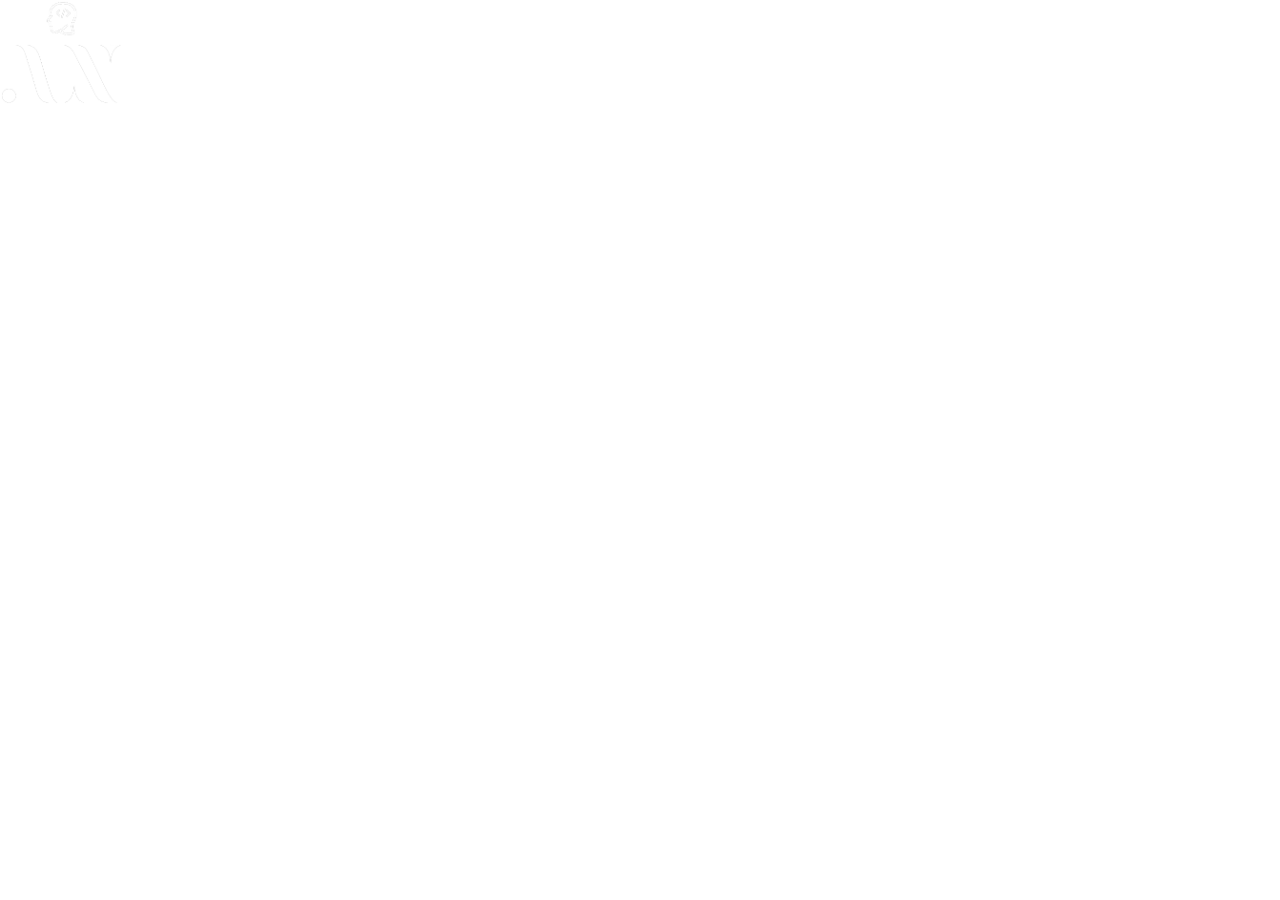
==== index.html @ 9ede977e "setting up new version 1.2 of my portfolio" ====
<!DOCTYPE html>
<html lang="en">
  <head>
    <meta charset="UTF-8" />
    <meta http-equiv="X-UA-Compatible" content="IE=edge,chrome=1" />
    <meta name="viewport" content="width=device-width, initial-scale=1.0" />
    <link rel="preconnect" href="https://fonts.googleapis.com" />
    <link rel="preconnect" href="https://fonts.gstatic.com" crossorigin />
    <link
      href="https://fonts.googleapis.com/css2?family=Merriweather:ital,wght@0,300;0,400;0,700;0,900;1,300;1,400;1,700;1,900&display=swap"
      rel="stylesheet"
    />
    <link rel="stylesheet" href="./CssReset.css" />
    <link rel="stylesheet" href="./Style.css" />
    <title>Portfolio | Sengwayo</title>
  </head>
  <body>
    <img
      src="./images/Logo__2_-removebg-preview.png"
      width="122"
      height="104"
    />
  </body>

  <script type="text/javascript" src="./Script.js"></script>
</html>
---- CssReset.css ----
/*
  1. Use a more-intuitive box-sizing model.
*/
*,
*::before,
*::after {
  box-sizing: border-box;
}
/*
    2. Remove default margin & padding
  */
*,
*::before,
*::after {
  margin: 0;
  padding: 0;
}
/*
    3. Allow percentage-based heights in the application
  */
html,
body {
  height: 100%;
}
/*
    Typographic tweaks!
    4. Add accessible line-height
    5. Improve text rendering
  */
body {
  line-height: 1.5;
  -webkit-font-smoothing: antialiased;
}
/*
    6. Improve media defaults
  */
img,
picture,
video,
canvas,
svg {
  display: block;
  max-width: 100%;
}
/*
    7. Remove built-in form typography styles
  */
input,
button,
textarea,
select {
  font: inherit;
}
/*
    8. Avoid text overflows
  */
p,
h1,
h2,
h3,
h4,
h5,
h6 {
  overflow-wrap: break-word;
}
/*
    9. Create a root stacking context
  */
#root,
#__next {
  isolation: isolate;
}
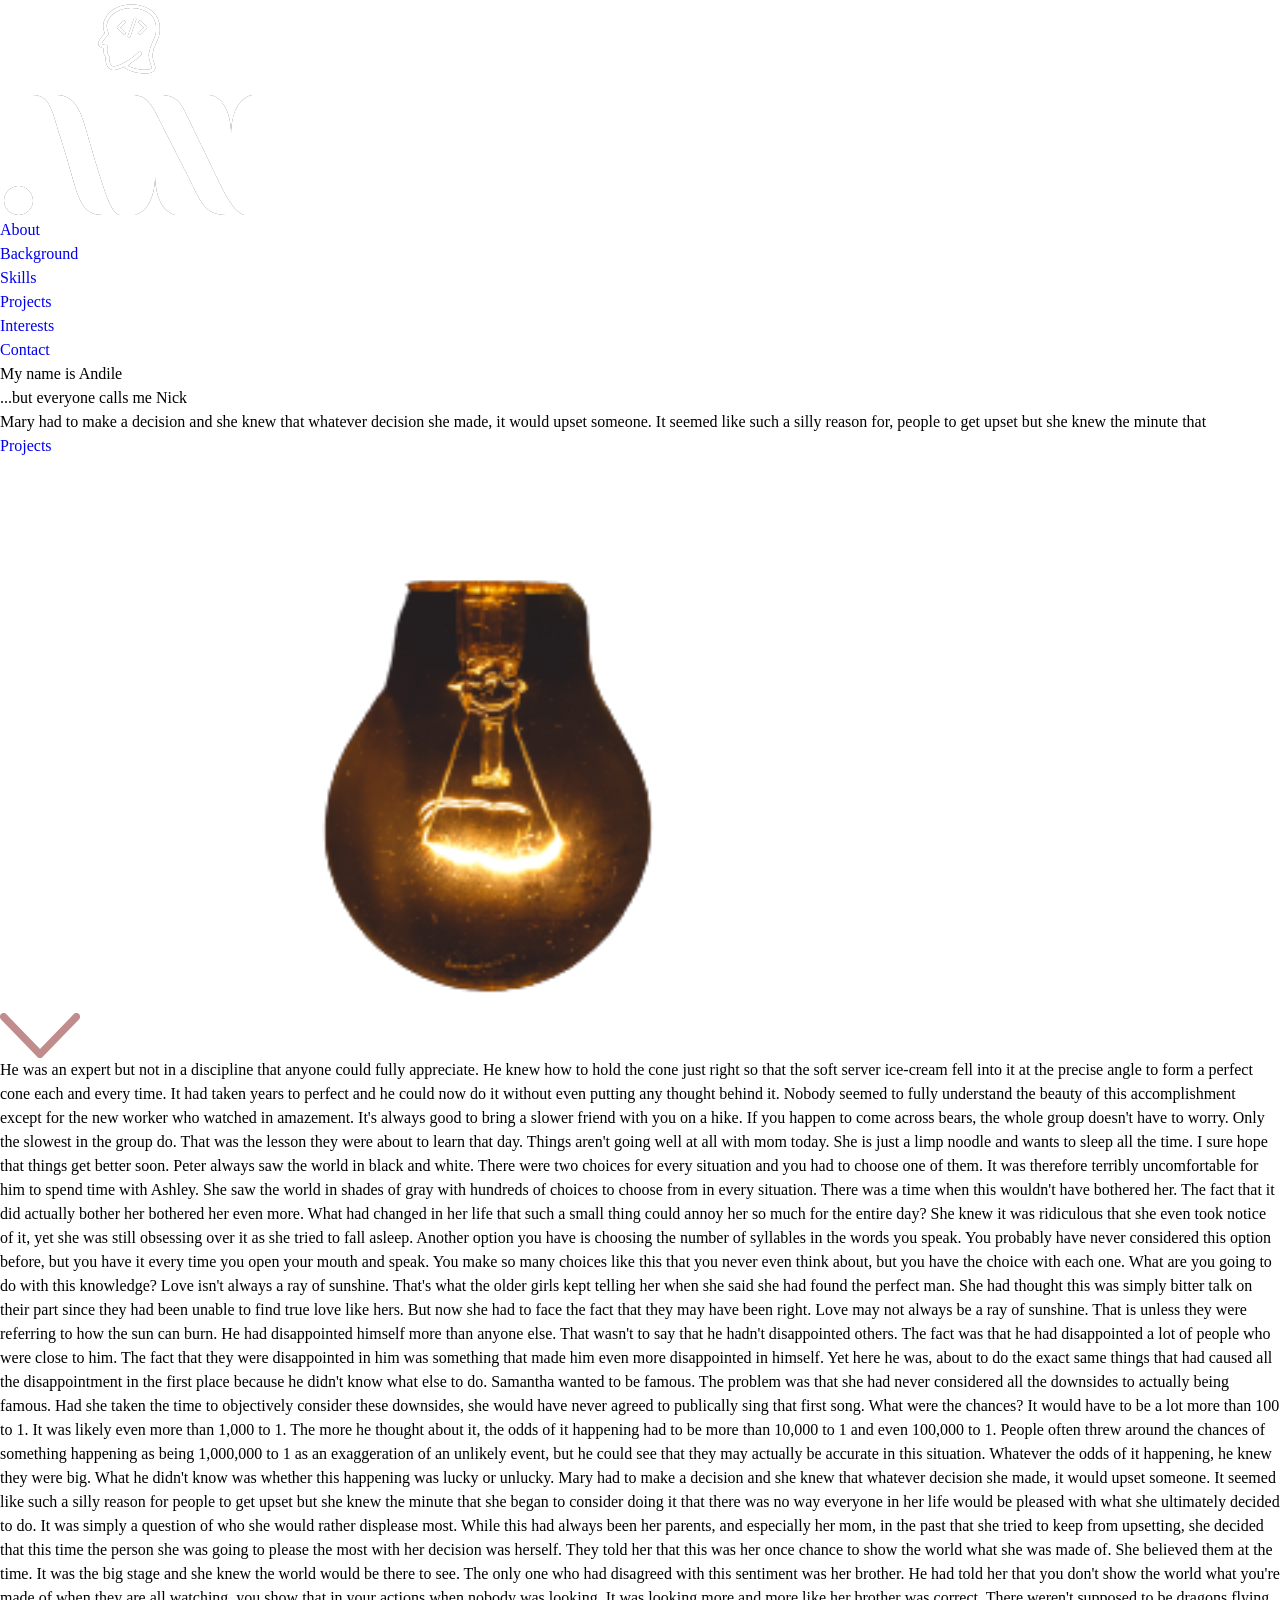
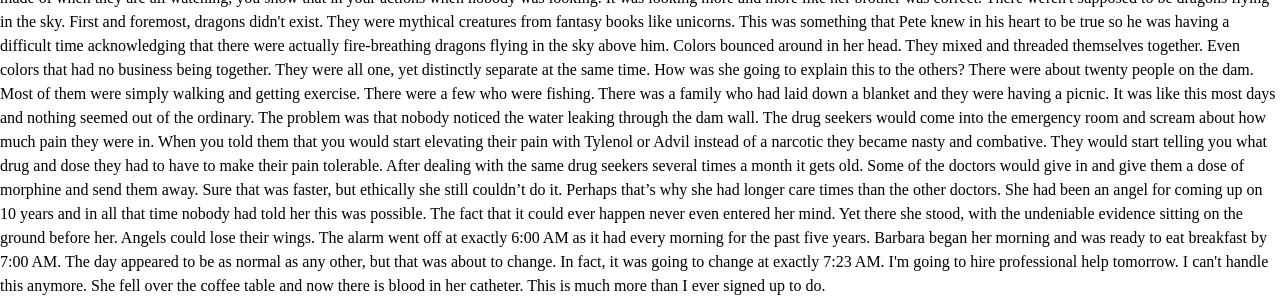
==== commit 46d4f835: "hero and nav sections done" ====
--- a/index.html
+++ b/index.html
@@ -15,11 +15,198 @@
     <title>Portfolio | Sengwayo</title>
   </head>
   <body>
-    <img
-      src="./images/Logo__2_-removebg-preview.png"
-      width="122"
-      height="104"
-    />
+    <section class="container">
+      <header>
+        <nav>
+          <div>
+            <a href="#">
+              <img src="./images/Logo__2_-removebg-preview.png" class="logo"
+            /></a>
+          </div>
+          <div class="menu-bar-container">
+            <span class="menu-bar"></span>
+            <span class="menu-close"></span>
+          </div>
+
+          <ul>
+            <li><a href="#About" class="active-nav-item">About</a></li>
+            <li><a href="#Background">Background</a></li>
+            <li><a href="#Skills">Skills</a></li>
+            <li><a href="#Projects">Projects</a></li>
+            <li><a href="#Interests">Interests</a></li>
+            <li><a href="#contact" class="btn">Contact</a></li>
+          </ul>
+        </nav>
+
+        <section class="hero-section">
+          <div>
+            <div>
+              <p>My name is Andile</p>
+              <span>...but everyone calls me Nick</span>
+            </div>
+            <p>
+              Mary had to make a decision and she knew that whatever decision
+              she made, it would upset someone. It seemed like such a silly
+              reason for, people to get upset but she knew the minute that
+            </p>
+            <a href="#Projects" class="btn">Projects</a>
+          </div>
+
+          <svg
+            xmlns="http://www.w3.org/2000/svg"
+            xmlns:xlink="http://www.w3.org/1999/xlink"
+            width="1088"
+            height="555"
+            viewBox="0 0 1088 555"
+          >
+            <defs>
+              <pattern
+                id="pattern"
+                preserveAspectRatio="xMidYMid slice"
+                width="100%"
+                height="100%"
+                viewBox="0 0 408 612"
+              >
+                <image
+                  width="408"
+                  height="612"
+                  xlink:href="[data-uri]"
+                />
+              </pattern>
+            </defs>
+            <rect
+              id="pexels-rahul-716398-removebg-preview"
+              width="1088"
+              height="555"
+              fill="url(#pattern)"
+            />
+          </svg>
+
+          <a href="#main-content">
+            <svg
+              class="arrow-down"
+              xmlns="http://www.w3.org/2000/svg"
+              width="80"
+              height="45"
+              viewBox="0 0 80 45"
+            >
+              <path
+                id="XMLID_225_"
+                d="M78.935,76.1a3.559,3.559,0,0,0-5.143,0L40,110.947,6.208,76.1a3.559,3.559,0,0,0-5.143,0,3.833,3.833,0,0,0,0,5.3L37.43,118.9a3.559,3.559,0,0,0,5.142,0L78.935,81.4A3.833,3.833,0,0,0,78.935,76.1Z"
+                transform="translate(0 -75)"
+                fill="#c08d8c"
+              />
+            </svg>
+          </a>
+        </section>
+      </header>
+
+      <main id="main-content" class="main-content">
+        <p>
+          He was an expert but not in a discipline that anyone could fully
+          appreciate. He knew how to hold the cone just right so that the soft
+          server ice-cream fell into it at the precise angle to form a perfect
+          cone each and every time. It had taken years to perfect and he could
+          now do it without even putting any thought behind it. Nobody seemed to
+          fully understand the beauty of this accomplishment except for the new
+          worker who watched in amazement. It's always good to bring a slower
+          friend with you on a hike. If you happen to come across bears, the
+          whole group doesn't have to worry. Only the slowest in the group do.
+          That was the lesson they were about to learn that day. Things aren't
+          going well at all with mom today. She is just a limp noodle and wants
+          to sleep all the time. I sure hope that things get better soon. Peter
+          always saw the world in black and white. There were two choices for
+          every situation and you had to choose one of them. It was therefore
+          terribly uncomfortable for him to spend time with Ashley. She saw the
+          world in shades of gray with hundreds of choices to choose from in
+          every situation. There was a time when this wouldn't have bothered
+          her. The fact that it did actually bother her bothered her even more.
+          What had changed in her life that such a small thing could annoy her
+          so much for the entire day? She knew it was ridiculous that she even
+          took notice of it, yet she was still obsessing over it as she tried to
+          fall asleep. Another option you have is choosing the number of
+          syllables in the words you speak. You probably have never considered
+          this option before, but you have it every time you open your mouth and
+          speak. You make so many choices like this that you never even think
+          about, but you have the choice with each one. What are you going to do
+          with this knowledge? Love isn't always a ray of sunshine. That's what
+          the older girls kept telling her when she said she had found the
+          perfect man. She had thought this was simply bitter talk on their part
+          since they had been unable to find true love like hers. But now she
+          had to face the fact that they may have been right. Love may not
+          always be a ray of sunshine. That is unless they were referring to how
+          the sun can burn. He had disappointed himself more than anyone else.
+          That wasn't to say that he hadn't disappointed others. The fact was
+          that he had disappointed a lot of people who were close to him. The
+          fact that they were disappointed in him was something that made him
+          even more disappointed in himself. Yet here he was, about to do the
+          exact same things that had caused all the disappointment in the first
+          place because he didn't know what else to do. Samantha wanted to be
+          famous. The problem was that she had never considered all the
+          downsides to actually being famous. Had she taken the time to
+          objectively consider these downsides, she would have never agreed to
+          publically sing that first song. What were the chances? It would have
+          to be a lot more than 100 to 1. It was likely even more than 1,000 to
+          1. The more he thought about it, the odds of it happening had to be
+          more than 10,000 to 1 and even 100,000 to 1. People often threw around
+          the chances of something happening as being 1,000,000 to 1 as an
+          exaggeration of an unlikely event, but he could see that they may
+          actually be accurate in this situation. Whatever the odds of it
+          happening, he knew they were big. What he didn't know was whether this
+          happening was lucky or unlucky. Mary had to make a decision and she
+          knew that whatever decision she made, it would upset someone. It
+          seemed like such a silly reason for people to get upset but she knew
+          the minute that she began to consider doing it that there was no way
+          everyone in her life would be pleased with what she ultimately decided
+          to do. It was simply a question of who she would rather displease
+          most. While this had always been her parents, and especially her mom,
+          in the past that she tried to keep from upsetting, she decided that
+          this time the person she was going to please the most with her
+          decision was herself. They told her that this was her once chance to
+          show the world what she was made of. She believed them at the time. It
+          was the big stage and she knew the world would be there to see. The
+          only one who had disagreed with this sentiment was her brother. He had
+          told her that you don't show the world what you're made of when they
+          are all watching, you show that in your actions when nobody was
+          looking. It was looking more and more like her brother was correct.
+          There weren't supposed to be dragons flying in the sky. First and
+          foremost, dragons didn't exist. They were mythical creatures from
+          fantasy books like unicorns. This was something that Pete knew in his
+          heart to be true so he was having a difficult time acknowledging that
+          there were actually fire-breathing dragons flying in the sky above
+          him. Colors bounced around in her head. They mixed and threaded
+          themselves together. Even colors that had no business being together.
+          They were all one, yet distinctly separate at the same time. How was
+          she going to explain this to the others? There were about twenty
+          people on the dam. Most of them were simply walking and getting
+          exercise. There were a few who were fishing. There was a family who
+          had laid down a blanket and they were having a picnic. It was like
+          this most days and nothing seemed out of the ordinary. The problem was
+          that nobody noticed the water leaking through the dam wall. The drug
+          seekers would come into the emergency room and scream about how much
+          pain they were in. When you told them that you would start elevating
+          their pain with Tylenol or Advil instead of a narcotic they became
+          nasty and combative. They would start telling you what drug and dose
+          they had to have to make their pain tolerable. After dealing with the
+          same drug seekers several times a month it gets old. Some of the
+          doctors would give in and give them a dose of morphine and send them
+          away. Sure that was faster, but ethically she still couldn’t do it.
+          Perhaps that’s why she had longer care times than the other doctors.
+          She had been an angel for coming up on 10 years and in all that time
+          nobody had told her this was possible. The fact that it could ever
+          happen never even entered her mind. Yet there she stood, with the
+          undeniable evidence sitting on the ground before her. Angels could
+          lose their wings. The alarm went off at exactly 6:00 AM as it had
+          every morning for the past five years. Barbara began her morning and
+          was ready to eat breakfast by 7:00 AM. The day appeared to be as
+          normal as any other, but that was about to change. In fact, it was
+          going to change at exactly 7:23 AM. I'm going to hire professional
+          help tomorrow. I can't handle this anymore. She fell over the coffee
+          table and now there is blood in her catheter. This is much more than I
+          ever signed up to do.
+        </p>
+      </main>
+    </section>
   </body>
 
   <script type="text/javascript" src="./Script.js"></script>
--- a/CssReset.css
+++ b/CssReset.css
@@ -70,3 +70,11 @@
 #__next {
   isolation: isolate;
 }
+
+html {
+  scroll-behavior: smooth;
+}
+
+a {
+  text-decoration: none !important;
+}
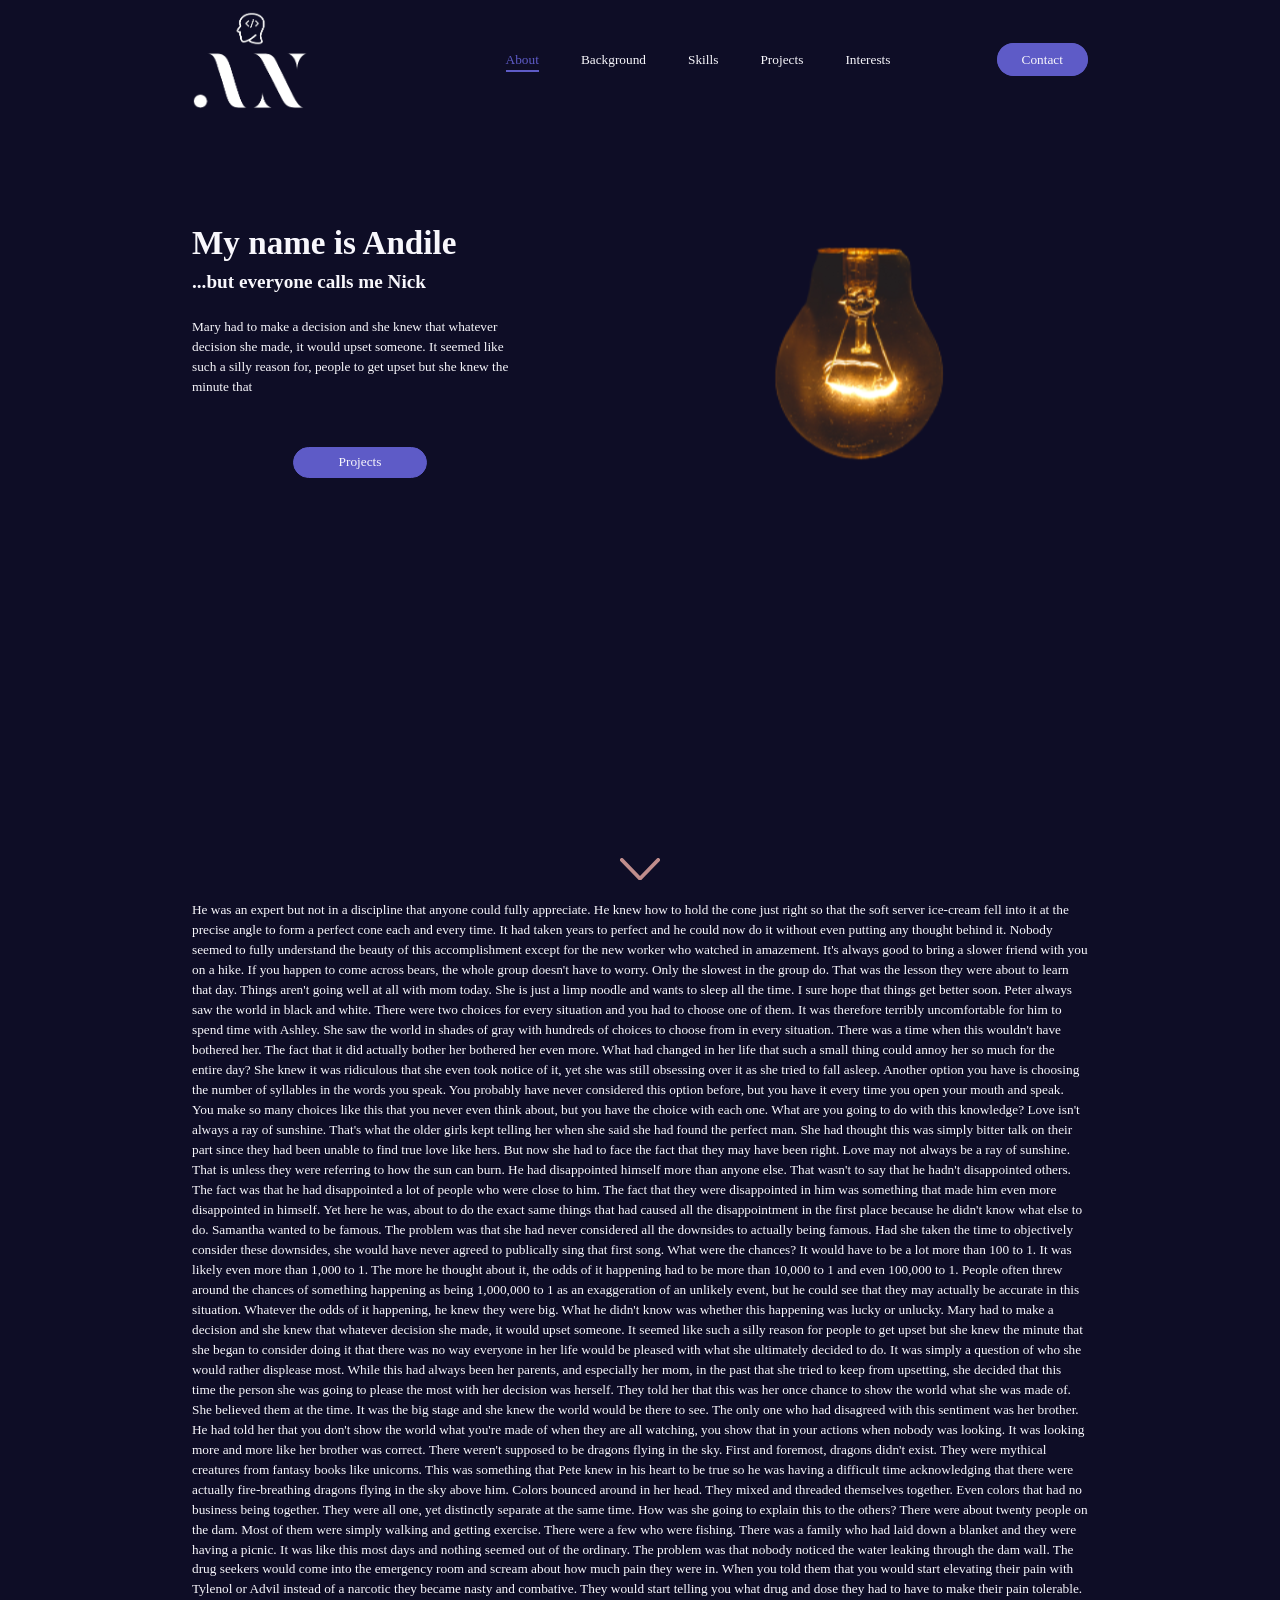
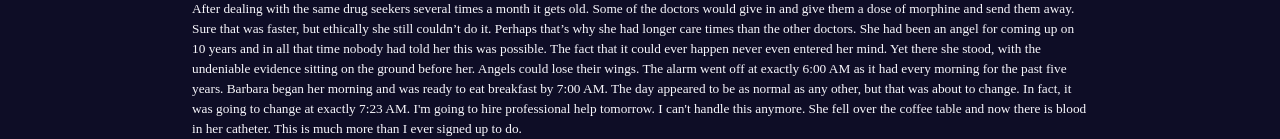
==== commit c7b305fd: "minor fix" ====
--- a/index.html
+++ b/index.html
@@ -11,7 +11,7 @@
       rel="stylesheet"
     />
     <link rel="stylesheet" href="./CssReset.css" />
-    <link rel="stylesheet" href="./Style.css" />
+    <link rel="stylesheet" href="./style.css" />
     <title>Portfolio | Sengwayo</title>
   </head>
   <body>
@@ -209,5 +209,5 @@
     </section>
   </body>
 
-  <script type="text/javascript" src="./Script.js"></script>
+  <script type="text/javascript" src="./script.js"></script>
 </html>
--- a/style.css
+++ b/style.css
@@ -0,0 +1,373 @@
+:root {
+  --clr-primary: 94, 91, 199; /*Button*/
+  --clr-secondary: 248, 247, 252; /*Text*/
+  --clr-accent: 180, 132, 133; /*Some headings*/
+  --clr-background: 14, 13, 38; /*Background*/
+
+  --text-base: 0.833rem;
+  --text-lower-base: 0.694rem;
+  --text-h6: 1rem;
+  --text-h5: 1.2rem;
+  --text-h4: 1.44rem;
+  --text-h3: 1.728rem;
+  --text-h2: 2.074rem;
+  --text-h1: 2.074rem;
+}
+
+body {
+  background-color: rgba(var(--clr-background), 1);
+  font-family: "Merriweather", serif;
+  color: rgba(var(--clr-secondary), 1);
+  font-size: var(--text-base);
+}
+
+.btn {
+  background-color: rgba(var(--clr-primary), 1);
+  color: rgba(var(--clr-secondary), 1);
+  text-decoration: none;
+  width: 100%;
+  height: 100%;
+  border: 1px solid rgba(var(--clr-primary), 1);
+  border-radius: 100px;
+}
+
+.btn:hover {
+  color: rgba(var(--clr-background), 1);
+  background-color: rgba(var(--clr-secondary), 1);
+  border: 1px solid rgba(var(--clr-secondary), 1);
+}
+
+header {
+  width: 100%;
+  height: 100vh;
+}
+
+.logo {
+  width: 80px;
+}
+
+.menu-bar-container {
+  height: 100%;
+  display: flex;
+  align-items: center;
+  justify-content: end;
+  z-index: 1100;
+}
+
+.menu-bar,
+.menu-bar::after,
+.menu-bar::before {
+  display: block;
+  background: rgba(var(--clr-secondary), 1);
+  height: 2.5px;
+}
+
+.menu-close,
+.menu-close::after,
+.menu-close::before {
+  background: rgba(var(--clr-accent), 1);
+  height: 2.5px;
+}
+
+.menu-bar,
+.menu-close {
+  position: relative;
+  width: 25px;
+  rotate: 180deg;
+  margin-top: 14px;
+}
+
+.menu-close {
+  display: none;
+  width: 0px;
+}
+
+.menu-bar::after,
+.menu-bar::before,
+.menu-close::after,
+.menu-close::before {
+  content: "";
+  position: absolute;
+  inset-inline: 0;
+}
+
+.menu-bar::before,
+.menu-close::before {
+  bottom: -14px;
+  width: 30px;
+}
+
+.menu-bar::after {
+  bottom: -7px;
+  width: 20px;
+}
+
+.menu-close::before {
+  rotate: 135deg;
+  top: 0px;
+}
+.menu-close::after {
+  bottom: 0px;
+  width: 30px;
+  rotate: -135deg;
+}
+
+header > nav {
+  width: 100%;
+  height: 100px;
+  padding: 3% 3%;
+  position: fixed;
+  inset-inline: 0;
+  z-index: 999;
+  display: flex;
+  justify-content: space-between;
+  align-items: center;
+  background-color: rgba(var(--clr-background), 1);
+}
+
+header > nav > ul {
+  position: fixed;
+  z-index: 1000;
+  inset: 0;
+  display: none;
+  place-items: center;
+  list-style: none;
+  background: rgba(var(--clr-secondary), 0.1);
+  backdrop-filter: blur(3px);
+}
+
+header > nav > ul > li > a {
+  position: relative;
+  text-decoration: none;
+  color: rgba(var(--clr-secondary), 1);
+}
+
+header > nav > ul > li > a:hover,
+.active-nav-item {
+  color: rgba(var(--clr-primary), 1);
+}
+
+header > nav > ul > li:not(:last-child) > a::after {
+  content: "";
+  position: absolute;
+  inset-inline: 0;
+  bottom: -5px;
+  background: rgba(var(--clr-primary), 1);
+  height: 2px;
+  transform-origin: center;
+  transform: scale(0, 1); /* X, Y */
+}
+
+header > nav > ul > li > a:hover::after,
+header > nav > ul > li > a.active-nav-item::after {
+  transform: scale(1, 1); /* X, Y */
+  transition: transform 250ms ease-in-out 150ms;
+}
+
+header > nav > ul > li:last-child > a {
+  padding: 0.5rem 1.5rem;
+}
+
+.hero-section {
+  width: 100%;
+  height: 100%;
+  padding: 0% 3%;
+  display: grid;
+  place-items: center;
+  grid-template-columns: 1.5fr 1fr;
+  position: relative;
+}
+
+.hero-section > div {
+  width: 100%;
+  display: flex;
+  flex-direction: column;
+  gap: 1.125rem;
+}
+
+.hero-section > div > div {
+  /* Heading */
+  font-size: var(--text-h2);
+  font-weight: 900;
+  line-height: 3rem;
+}
+
+.hero-section > div > div > span {
+  /* Sub-Heading */
+  font-size: var(--text-lower-base);
+}
+
+.hero-section > div > p {
+  /* Paragraph */
+  display: none;
+}
+
+.hero-section > div > a {
+  /* Button - Projects */
+  width: 40%;
+  margin-top: 1rem;
+  margin-inline: auto;
+  text-align: center;
+  padding-top: 0.275rem;
+  padding-bottom: 0.275rem;
+}
+
+.hero-section > svg:not(:last-child) {
+  margin-top: -5rem;
+}
+
+.arrow-down {
+  position: absolute;
+  inset-inline: 0;
+  margin-inline: auto;
+  bottom: 20px;
+  width: 40px;
+  height: 22.5px;
+}
+
+.main-content {
+  width: 100%;
+  padding: 0% 3%;
+}
+
+@media only screen and (min-width: 700px) {
+  .logo {
+    width: 116px;
+    height: 98px;
+  }
+
+  .menu-bar,
+  .menu-bar::after,
+  .menu-bar::before,
+  .menu-close,
+  .menu-close::after,
+  .menu-close::before {
+    display: none;
+  }
+
+  header > nav {
+    /* width: 100%;
+    height: 100px; */
+    padding: 60px 15%;
+    /* position: fixed;
+    inset-inline: 0;
+    z-index: 999;
+    display: flex;
+    justify-content: space-between;
+    align-items: center;
+
+    background-color: rgba(var(--clr-background), 1); */
+  }
+
+  header > nav > ul {
+    position: relative;
+    display: flex;
+    justify-content: space-between;
+    align-items: center;
+    list-style: none;
+    height: 100px;
+    width: 65%;
+    background: none;
+    backdrop-filter: none;
+  }
+
+  header > nav > ul > li > a {
+    /* position: relative;
+    text-decoration: none;
+    color: rgba(var(--clr-secondary), 1); */
+  }
+
+  header > nav > ul > li > a:hover,
+  .active-nav-item {
+    color: rgba(var(--clr-primary), 1);
+  }
+
+  header > nav > ul > li:not(:last-child) > a::after {
+    content: "";
+    position: absolute;
+    inset-inline: 0;
+    bottom: -5px;
+    background: rgba(var(--clr-primary), 1);
+    height: 2px;
+    transform-origin: center;
+    transform: scale(0, 1); /* X, Y */
+  }
+
+  header > nav > ul > li > a:hover::after,
+  header > nav > ul > li > a.active-nav-item::after {
+    /* X, Y */
+    transform: scale(1, 1);
+    transition: transform 250ms ease-in-out 150ms;
+  }
+
+  header > nav > ul > li:last-child {
+    margin-left: 4rem;
+  }
+  /* 
+  header > nav > ul > li:last-child > a {
+    padding: 0.5rem 1.5rem;
+  } */
+
+  .hero-section {
+    width: 70%;
+    height: 100%;
+    margin-inline: auto;
+    padding: 0;
+    display: grid;
+    place-items: center;
+    grid-template-columns: 1.2fr 2fr;
+    position: relative;
+  }
+
+  .hero-section > div {
+    width: 100%;
+    display: flex;
+    flex-direction: column;
+    gap: 1.125rem;
+  }
+
+  .hero-section > div > div {
+    /* Heading */
+    font-size: var(--text-h1);
+    font-weight: 900;
+    line-height: 2.125rem;
+  }
+
+  .hero-section > div > div > span {
+    /* Sub-Heading */
+    font-size: var(--text-h5);
+  }
+
+  .hero-section > div > p {
+    /* Paragraph */
+    display: block;
+  }
+
+  .hero-section > div > a {
+    /* Button - Projects */
+    width: 40%;
+    margin-top: 2rem;
+    margin-inline: auto;
+    text-align: center;
+    padding-top: 0.275rem;
+    padding-bottom: 0.275rem;
+  }
+
+  .hero-section > svg:not(:last-child) {
+    margin-left: 10rem;
+    margin-top: -3rem;
+  }
+
+  .arrow-down {
+    position: absolute;
+    bottom: 20px;
+    width: 40px;
+    height: 22.5px;
+  }
+
+  .main-content {
+    width: 70%;
+    margin-inline: auto;
+    padding: 0;
+  }
+}
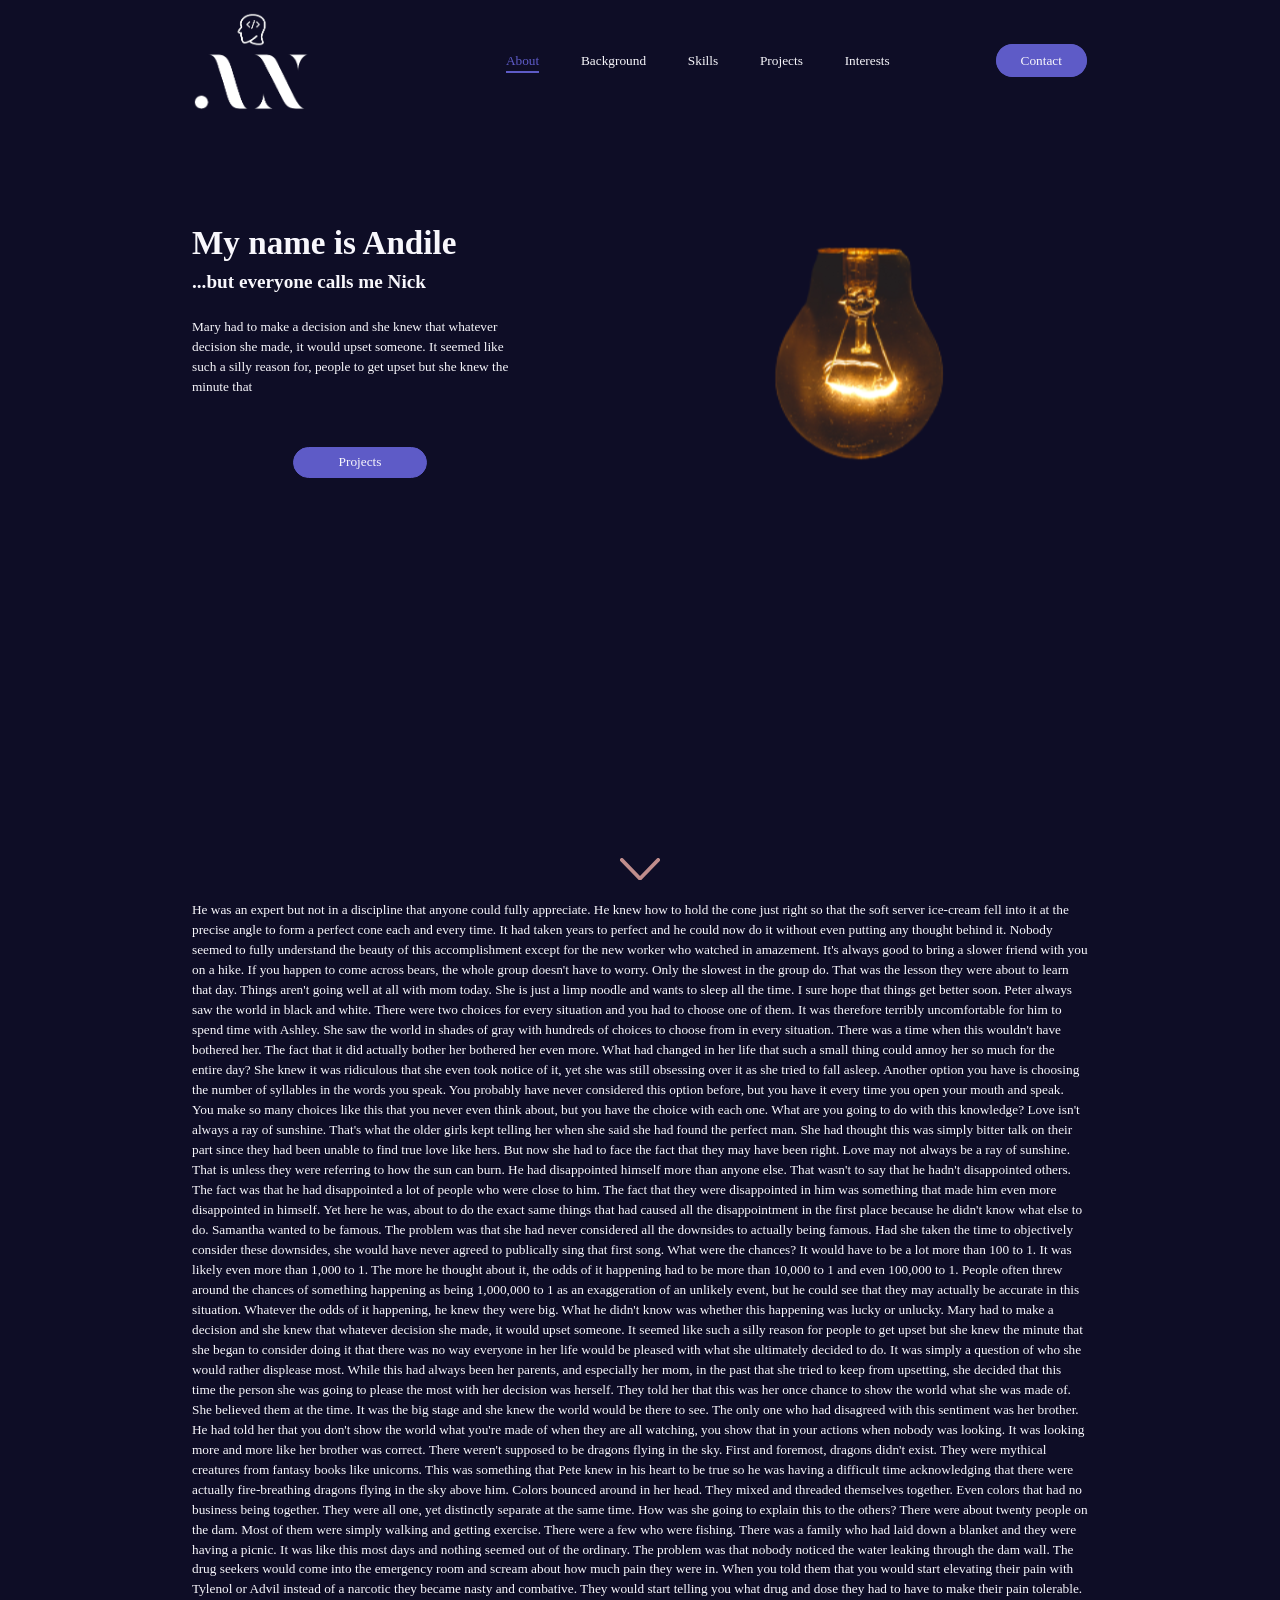
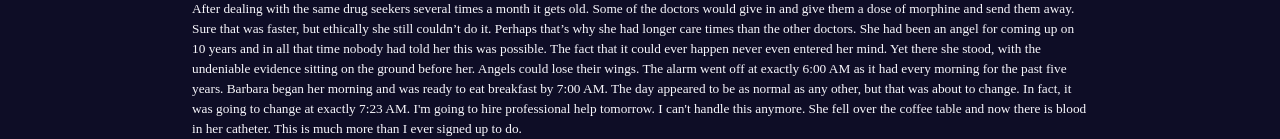
==== commit ef5e3e95: "minor fix" ====
--- a/index.html
+++ b/index.html
@@ -209,5 +209,5 @@
     </section>
   </body>
 
-  <script type="text/javascript" src="./script.js"></script>
+  <script type="text/javascript" src="./Script.js"></script>
 </html>
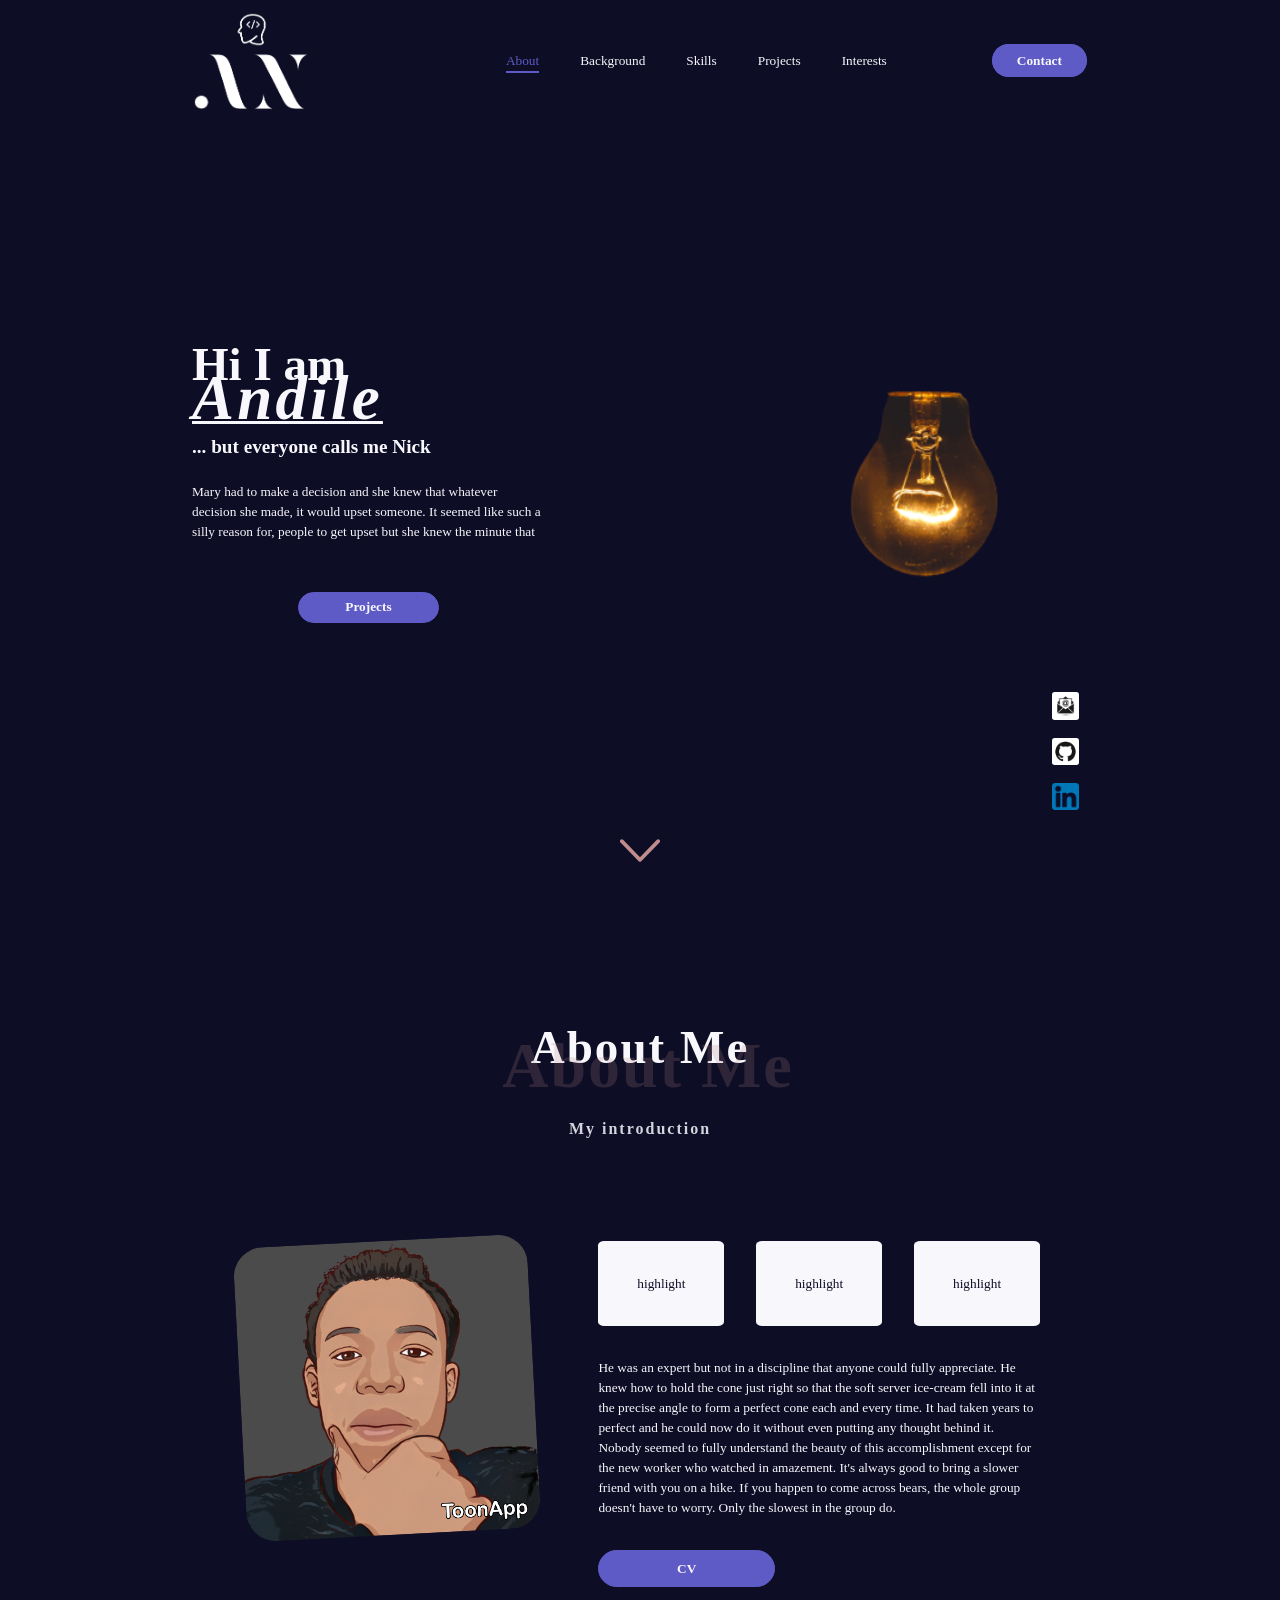
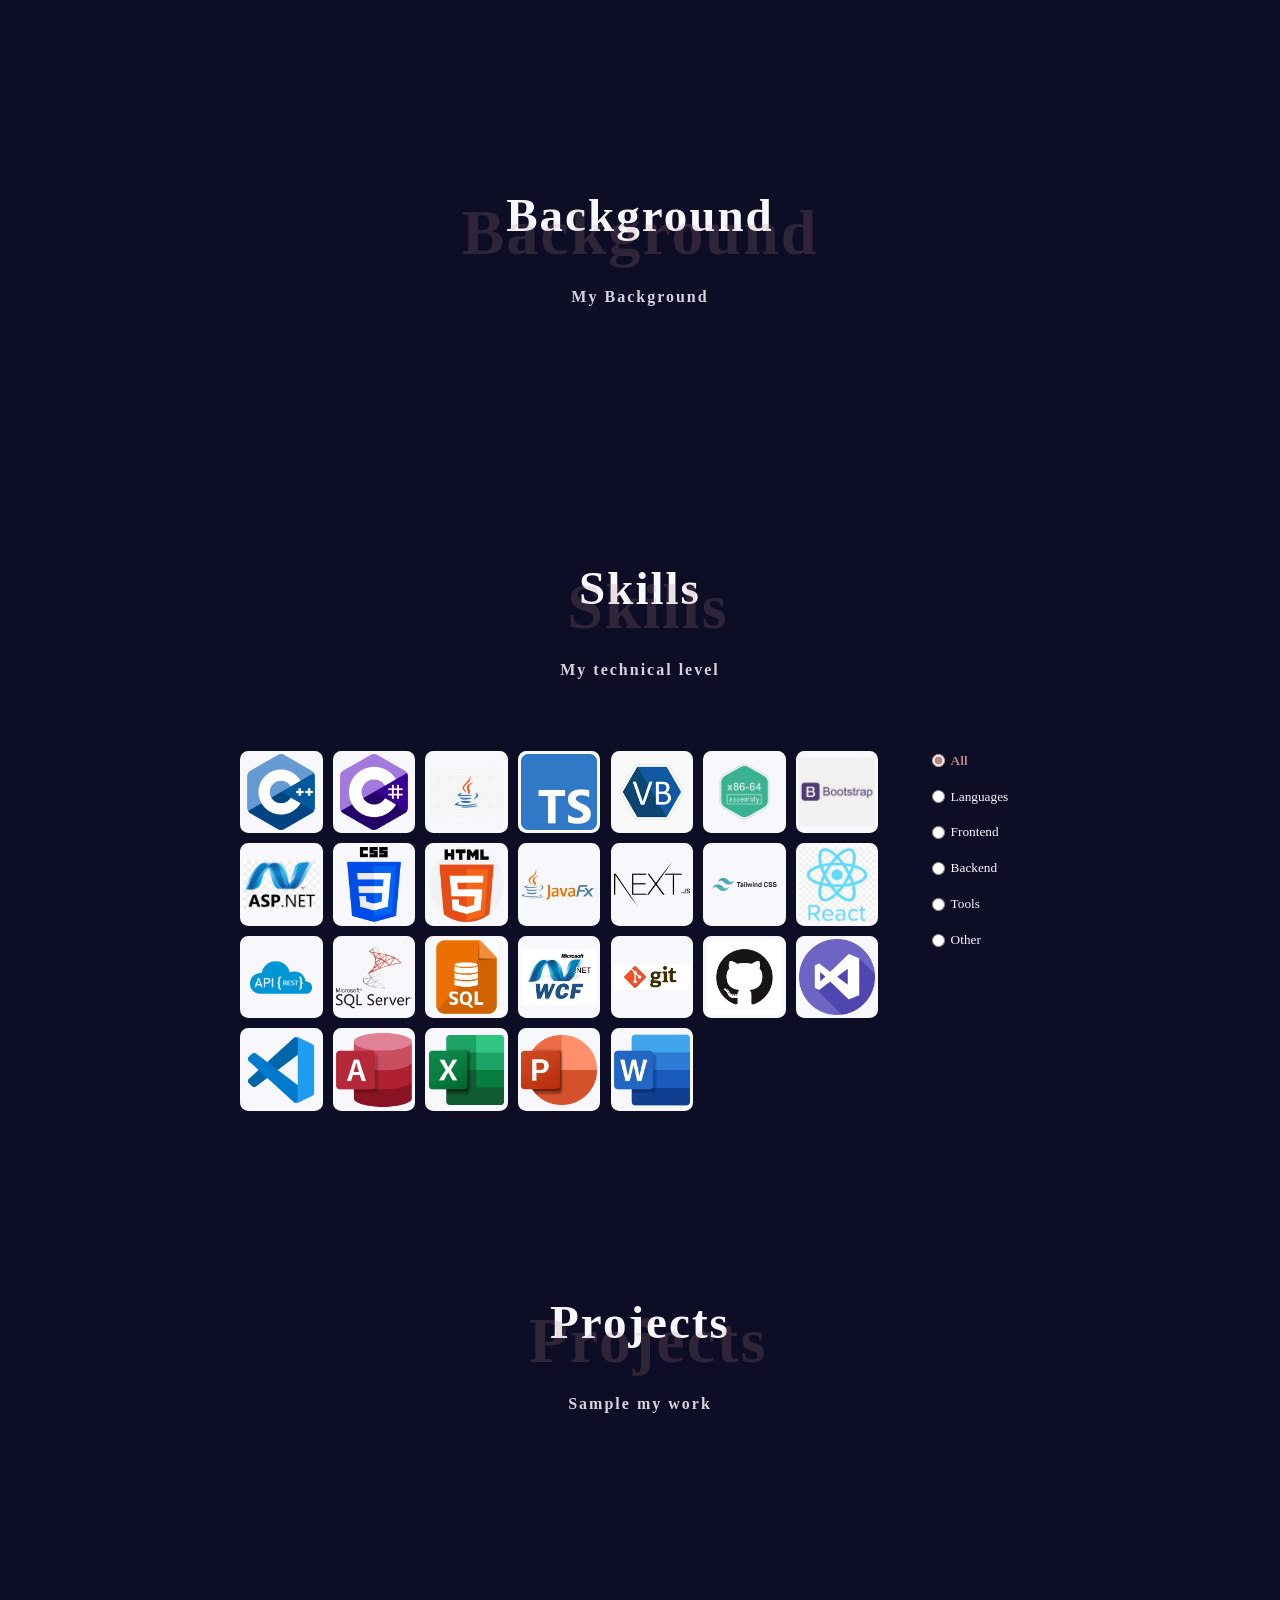
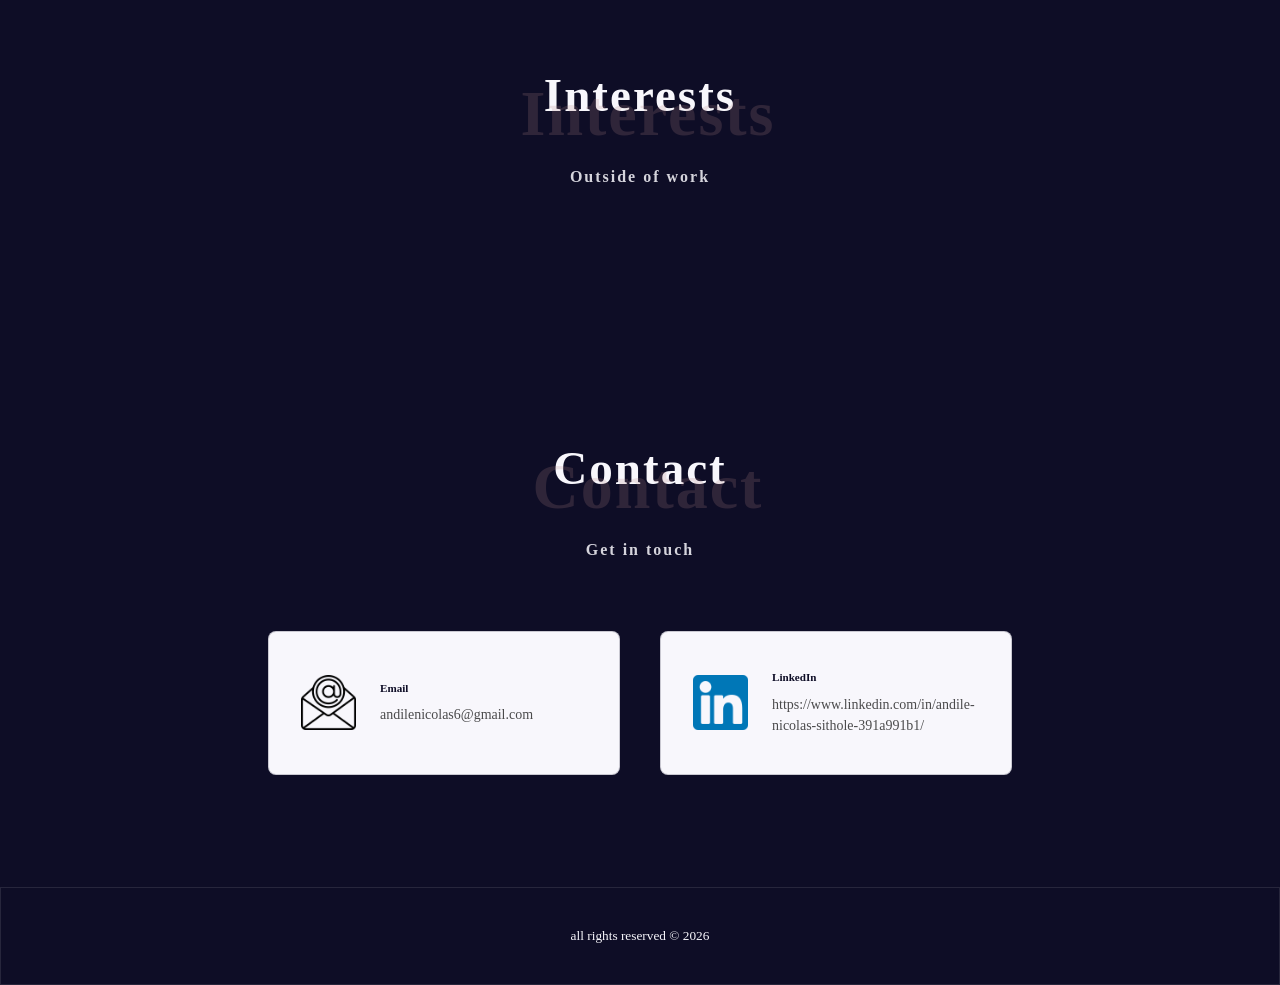
==== commit 1ca3b998: "update" ====
--- a/index.html
+++ b/index.html
@@ -34,15 +34,15 @@
             <li><a href="#Skills">Skills</a></li>
             <li><a href="#Projects">Projects</a></li>
             <li><a href="#Interests">Interests</a></li>
-            <li><a href="#contact" class="btn">Contact</a></li>
+            <li><a href="#Contact" class="btn">Contact</a></li>
           </ul>
         </nav>
 
         <section class="hero-section">
           <div>
             <div>
-              <p>My name is Andile</p>
-              <span>...but everyone calls me Nick</span>
+              <p>Hi I am <span>Andile</span></p>
+              <span>... but everyone calls me Nick</span>
             </div>
             <p>
               Mary had to make a decision and she knew that whatever decision
@@ -82,9 +82,28 @@
             />
           </svg>
 
-          <a href="#main-content">
+          <div class="Social-links-container">
+            <div>
+              <a href="mailto:andilenicolas6@gmail.com">
+                <img src="./images/Social Icons/email 1.jpg"
+              /></a>
+            </div>
+            <div>
+              <a href="https://github.com/andilenicolas">
+                <img src="./images/Social Icons/github.png"
+              /></a>
+            </div>
+            <div>
+              <a
+                href="https://www.linkedin.com/in/andile-nicolas-sithole-391a991b1/"
+              >
+                <img src="./images/Social Icons/linkedin.png" />
+              </a>
+            </div>
+          </div>
+
+          <a class="arrow-down" href="#main-content">
             <svg
-              class="arrow-down"
               xmlns="http://www.w3.org/2000/svg"
               width="80"
               height="45"
@@ -102,110 +121,392 @@
       </header>
 
       <main id="main-content" class="main-content">
-        <p>
-          He was an expert but not in a discipline that anyone could fully
-          appreciate. He knew how to hold the cone just right so that the soft
-          server ice-cream fell into it at the precise angle to form a perfect
-          cone each and every time. It had taken years to perfect and he could
-          now do it without even putting any thought behind it. Nobody seemed to
-          fully understand the beauty of this accomplishment except for the new
-          worker who watched in amazement. It's always good to bring a slower
-          friend with you on a hike. If you happen to come across bears, the
-          whole group doesn't have to worry. Only the slowest in the group do.
-          That was the lesson they were about to learn that day. Things aren't
-          going well at all with mom today. She is just a limp noodle and wants
-          to sleep all the time. I sure hope that things get better soon. Peter
-          always saw the world in black and white. There were two choices for
-          every situation and you had to choose one of them. It was therefore
-          terribly uncomfortable for him to spend time with Ashley. She saw the
-          world in shades of gray with hundreds of choices to choose from in
-          every situation. There was a time when this wouldn't have bothered
-          her. The fact that it did actually bother her bothered her even more.
-          What had changed in her life that such a small thing could annoy her
-          so much for the entire day? She knew it was ridiculous that she even
-          took notice of it, yet she was still obsessing over it as she tried to
-          fall asleep. Another option you have is choosing the number of
-          syllables in the words you speak. You probably have never considered
-          this option before, but you have it every time you open your mouth and
-          speak. You make so many choices like this that you never even think
-          about, but you have the choice with each one. What are you going to do
-          with this knowledge? Love isn't always a ray of sunshine. That's what
-          the older girls kept telling her when she said she had found the
-          perfect man. She had thought this was simply bitter talk on their part
-          since they had been unable to find true love like hers. But now she
-          had to face the fact that they may have been right. Love may not
-          always be a ray of sunshine. That is unless they were referring to how
-          the sun can burn. He had disappointed himself more than anyone else.
-          That wasn't to say that he hadn't disappointed others. The fact was
-          that he had disappointed a lot of people who were close to him. The
-          fact that they were disappointed in him was something that made him
-          even more disappointed in himself. Yet here he was, about to do the
-          exact same things that had caused all the disappointment in the first
-          place because he didn't know what else to do. Samantha wanted to be
-          famous. The problem was that she had never considered all the
-          downsides to actually being famous. Had she taken the time to
-          objectively consider these downsides, she would have never agreed to
-          publically sing that first song. What were the chances? It would have
-          to be a lot more than 100 to 1. It was likely even more than 1,000 to
-          1. The more he thought about it, the odds of it happening had to be
-          more than 10,000 to 1 and even 100,000 to 1. People often threw around
-          the chances of something happening as being 1,000,000 to 1 as an
-          exaggeration of an unlikely event, but he could see that they may
-          actually be accurate in this situation. Whatever the odds of it
-          happening, he knew they were big. What he didn't know was whether this
-          happening was lucky or unlucky. Mary had to make a decision and she
-          knew that whatever decision she made, it would upset someone. It
-          seemed like such a silly reason for people to get upset but she knew
-          the minute that she began to consider doing it that there was no way
-          everyone in her life would be pleased with what she ultimately decided
-          to do. It was simply a question of who she would rather displease
-          most. While this had always been her parents, and especially her mom,
-          in the past that she tried to keep from upsetting, she decided that
-          this time the person she was going to please the most with her
-          decision was herself. They told her that this was her once chance to
-          show the world what she was made of. She believed them at the time. It
-          was the big stage and she knew the world would be there to see. The
-          only one who had disagreed with this sentiment was her brother. He had
-          told her that you don't show the world what you're made of when they
-          are all watching, you show that in your actions when nobody was
-          looking. It was looking more and more like her brother was correct.
-          There weren't supposed to be dragons flying in the sky. First and
-          foremost, dragons didn't exist. They were mythical creatures from
-          fantasy books like unicorns. This was something that Pete knew in his
-          heart to be true so he was having a difficult time acknowledging that
-          there were actually fire-breathing dragons flying in the sky above
-          him. Colors bounced around in her head. They mixed and threaded
-          themselves together. Even colors that had no business being together.
-          They were all one, yet distinctly separate at the same time. How was
-          she going to explain this to the others? There were about twenty
-          people on the dam. Most of them were simply walking and getting
-          exercise. There were a few who were fishing. There was a family who
-          had laid down a blanket and they were having a picnic. It was like
-          this most days and nothing seemed out of the ordinary. The problem was
-          that nobody noticed the water leaking through the dam wall. The drug
-          seekers would come into the emergency room and scream about how much
-          pain they were in. When you told them that you would start elevating
-          their pain with Tylenol or Advil instead of a narcotic they became
-          nasty and combative. They would start telling you what drug and dose
-          they had to have to make their pain tolerable. After dealing with the
-          same drug seekers several times a month it gets old. Some of the
-          doctors would give in and give them a dose of morphine and send them
-          away. Sure that was faster, but ethically she still couldn’t do it.
-          Perhaps that’s why she had longer care times than the other doctors.
-          She had been an angel for coming up on 10 years and in all that time
-          nobody had told her this was possible. The fact that it could ever
-          happen never even entered her mind. Yet there she stood, with the
-          undeniable evidence sitting on the ground before her. Angels could
-          lose their wings. The alarm went off at exactly 6:00 AM as it had
-          every morning for the past five years. Barbara began her morning and
-          was ready to eat breakfast by 7:00 AM. The day appeared to be as
-          normal as any other, but that was about to change. In fact, it was
-          going to change at exactly 7:23 AM. I'm going to hire professional
-          help tomorrow. I can't handle this anymore. She fell over the coffee
-          table and now there is blood in her catheter. This is much more than I
-          ever signed up to do.
-        </p>
+        <!-- About -->
+        <section id="About" class="about-section">
+          <div class="section-heading about-heading">
+            <p>About Me</p>
+            <span>My introduction</span>
+          </div>
+
+          <div class="about-content">
+            <div class="about-image"><img src="./images/profile1.png" /></div>
+            <div>
+              <div class="about-highlights">
+                <div>highlight</div>
+                <div>highlight</div>
+                <div>highlight</div>
+              </div>
+              <div>
+                He was an expert but not in a discipline that anyone could fully
+                appreciate. He knew how to hold the cone just right so that the
+                soft server ice-cream fell into it at the precise angle to form
+                a perfect cone each and every time. It had taken years to
+                perfect and he could now do it without even putting any thought
+                behind it. Nobody seemed to fully understand the beauty of this
+                accomplishment except for the new worker who watched in
+                amazement. It's always good to bring a slower friend with you on
+                a hike. If you happen to come across bears, the whole group
+                doesn't have to worry. Only the slowest in the group do.
+              </div>
+              <div class="about-cv"><a class="btn">CV</a></div>
+            </div>
+          </div>
+        </section>
+
+        <!-- Background -->
+        <section id="Background" class="about-section">
+          <div class="section-heading background-heading">
+            <p>Background</p>
+            <span>My Background</span>
+          </div>
+
+          <div class="about-content"></div>
+        </section>
+
+        <!-- Skills -->
+        <section id="Skills" class="skills-section">
+          <div class="section-heading skills-heading">
+            <p>Skills</p>
+            <span>My technical level</span>
+          </div>
+
+          <div class="skills-content">
+            <div class="skills-list">
+              <!--  -->
+              <!--  -->
+              <!--  -->
+              <!-- Languages -->
+
+              <span id="skills-languages">
+                <img
+                  src="./images/Skill Icons/Language/c++.png"
+                  alt="c++ language"
+                />
+                <label>C++</label>
+              </span>
+
+              <span id="skills-languages">
+                <img
+                  src="./images/Skill Icons/Language/c-sharp 1.png"
+                  alt="c# language"
+                />
+                <label>C#</label>
+              </span>
+
+              <span id="skills-languages">
+                <img
+                  src="./images/Skill Icons/Language/java 1.jpg"
+                  alt="java language"
+                />
+                <label>Java</label>
+              </span>
+
+              <span id="skills-languages">
+                <img
+                  src="./images/Skill Icons/Language/typescript.png"
+                  alt="typescript language"
+                />
+                <label>Type- script</label>
+              </span>
+
+              <span id="skills-languages">
+                <img
+                  src="./images/Skill Icons/Language/vbdotnet.jpg"
+                  alt="VB.net language"
+                />
+                <label>VB.net</label>
+              </span>
+
+              <span id="skills-languages">
+                <img
+                  src="./images/Skill Icons/Language/x86 assembly.png"
+                  alt="X86 Assembly language"
+                />
+                <label>X86 Assembly</label>
+              </span>
+
+              <!--  -->
+              <!--  -->
+              <!--  -->
+              <!-- Frontend -->
+              <span id="skills-frontend">
+                <img
+                  src="./images/Skill Icons/Frontend/bootstrap 4.jpg"
+                  alt="bootstrap frontend"
+                />
+                <label>Bootstrap</label>
+              </span>
+
+              <span id="skills-frontend">
+                <img
+                  src="./images/Skill Icons/Frontend/aspdotnet.png"
+                  alt="asp.net frontend"
+                />
+                <label>Asp.net</label>
+              </span>
+
+              <span id="skills-frontend">
+                <img
+                  src="./images/Skill Icons/Frontend/css.png"
+                  alt="css frontend"
+                />
+                <label>Css</label>
+              </span>
+
+              <span id="skills-frontend">
+                <img
+                  src="./images/Skill Icons/Frontend/html.png"
+                  alt="html frontend"
+                />
+                <label>Html</label>
+              </span>
+
+              <span id="skills-frontend">
+                <img
+                  src="./images/Skill Icons/Frontend/JavaFX.png"
+                  alt="javafx frontend"
+                />
+                <label>JavaFx</label>
+              </span>
+
+              <span id="skills-frontend">
+                <img
+                  src="./images/Skill Icons/Frontend/nextjs 2.png"
+                  alt="nextjs frontend"
+                />
+                <label>NextJs</label>
+              </span>
+
+              <span id="skills-frontend">
+                <img
+                  src="./images/Skill Icons/Frontend/tailwindcss.png"
+                  alt="tailwindcss frontend"
+                />
+                <label>Tailwind css</label>
+              </span>
+
+              <span id="skills-frontend">
+                <img
+                  src="./images/Skill Icons/Frontend/reactjs 2.png"
+                  alt="reactjs frontend"
+                />
+                <label>ReactJs</label>
+              </span>
+
+              <!--  -->
+              <!--  -->
+              <!--  -->
+              <!-- Backend -->
+
+              <span id="skills-backend">
+                <img
+                  src="./images/Skill Icons/Backend/rest api.png"
+                  alt="rest api backend"
+                />
+                <label>.net Api</label>
+              </span>
+
+              <span id="skills-backend">
+                <img
+                  src="./images/Skill Icons/Backend/sql server.png"
+                  alt="sql server backend"
+                />
+                <label>Sql Server</label>
+              </span>
+
+              <span id="skills-backend">
+                <img
+                  src="./images/Skill Icons/Backend/sql.jpg"
+                  alt="sql backend"
+                />
+                <label>Sql</label>
+              </span>
+
+              <span id="skills-backend">
+                <img
+                  src="./images/Skill Icons/Backend/wcf service.png"
+                  alt="wcf service backend"
+                />
+                <label>Wcf Service</label>
+              </span>
+
+              <!--  -->
+              <!--  -->
+              <!--  -->
+              <!-- Tools -->
+
+              <span id="skills-tools">
+                <img src="./images/Skill Icons/Tools/git.png" alt="git tool" />
+                <label>Git</label>
+              </span>
+
+              <span id="skills-tools">
+                <img
+                  src="./images/Skill Icons/Tools/github.png"
+                  alt="github tool"
+                />
+                <label>Github</label>
+              </span>
+
+              <span id="skills-tools">
+                <img
+                  src="./images/Skill Icons/Tools/visual studio.png"
+                  alt="vs studio tool"
+                />
+                <label>Vs Studio</label>
+              </span>
+
+              <span id="skills-tools">
+                <img
+                  src="./images/Skill Icons/Tools/vscode 2.png"
+                  alt="vs code tool"
+                />
+                <label>Vs Code</label>
+              </span>
+
+              <!--  -->
+              <!--  -->
+              <!--  -->
+              <!-- Other -->
+
+              <span id="skills-other">
+                <img
+                  src="./images/Skill Icons/Other/access.png"
+                  alt="access other"
+                />
+                <label>Ms Access</label>
+              </span>
+
+              <span id="skills-other">
+                <img
+                  src="./images/Skill Icons/Other/excel.png"
+                  alt="excel other"
+                />
+                <label>Ms Excel</label>
+              </span>
+
+              <span id="skills-other">
+                <img
+                  src="./images/Skill Icons/Other/powerpoint.png"
+                  alt="powerpoint other"
+                />
+                <label>Ms ppt</label>
+              </span>
+
+              <span id="skills-other">
+                <img
+                  src="./images/Skill Icons/Other/word.png"
+                  alt="word other"
+                />
+                <label>Ms Word</label>
+              </span>
+            </div>
+
+            <div class="skills-nav">
+              <span data-skills="All">
+                <input
+                  type="radio"
+                  checked
+                  aria-checked="true"
+                  id="skills-all"
+                />
+                <label for="skills-all">All</label>
+              </span>
+              <span>
+                <input type="radio" id="skills-languages" />
+                <label for="skills-languages">Languages</label>
+              </span>
+              <span>
+                <input type="radio" id="skills-frontend" />
+                <label for="skills-frontend">Frontend</label>
+              </span>
+              <span>
+                <input type="radio" id="skills-backend" />
+                <label for="skills-backend">Backend</label>
+              </span>
+              <span>
+                <input type="radio" id="skills-tools" />
+                <label for="skills-tools">Tools</label>
+              </span>
+              <span>
+                <input type="radio" id="skills-other" />
+                <label for="skills-other">Other</label>
+              </span>
+            </div>
+          </div>
+        </section>
+
+        <!-- Projects -->
+        <section id="Projects" class="projects-section">
+          <div class="section-heading projects-heading">
+            <p>Projects</p>
+            <span>Sample my work</span>
+          </div>
+
+          <div class="projects-content"></div>
+        </section>
+
+        <!-- Interests -->
+        <section id="Interests" class="interests-section">
+          <div class="section-heading interests-heading">
+            <p>Interests</p>
+            <span>
+              <!-- what grabs my attention -->
+              Outside of work
+            </span>
+          </div>
+
+          <div class="interests-content"></div>
+        </section>
+
+        <!-- Contact -->
+        <section id="Contact" class="contact-section">
+          <div class="section-heading contact-heading">
+            <p>Contact</p>
+            <span>
+              <!-- what grabs my attention -->
+              Get in touch
+            </span>
+          </div>
+
+          <div class="contact-content">
+            <span>
+              <img
+                src="./images/Social Icons/email 2.png"
+                alt="email address"
+              />
+              <span>
+                <label>Email</label>
+                <p>
+                  <a href="mailto:andilenicolas6@gmail.com"
+                    >andilenicolas6@gmail.com</a
+                  >
+                </p>
+              </span>
+            </span>
+            <span>
+              <img src="./images/Social Icons/linkedin.png" alt="linkedin" />
+              <span>
+                <label>LinkedIn</label>
+                <p>
+                  <a
+                    href="https://www.linkedin.com/in/andile-nicolas-sithole-391a991b1/"
+                  >
+                    https://www.linkedin.com/in/andile-nicolas-sithole-391a991b1/
+                  </a>
+                </p>
+              </span>
+            </span>
+          </div>
+        </section>
       </main>
+
+      <footer class="footer-content">
+        <script>
+          const footer = document.querySelector(".footer-content");
+          footer.innerHTML = `<p>all rights reserved &copy; ${new Date().getFullYear()}</p>`;
+        </script>
+      </footer>
     </section>
   </body>
 
--- a/style.css
+++ b/style.css
@@ -11,7 +11,10 @@
   --text-h4: 1.44rem;
   --text-h3: 1.728rem;
   --text-h2: 2.074rem;
-  --text-h1: 2.074rem;
+  --text-h1: 2.942rem;
+  --text-lg: 3rem;
+  --text-xl: 3.942rem;
+  --text-xxl: 4rem;
 }
 
 body {
@@ -19,6 +22,7 @@
   font-family: "Merriweather", serif;
   color: rgba(var(--clr-secondary), 1);
   font-size: var(--text-base);
+  overflow-x: hidden !important;
 }
 
 .btn {
@@ -29,6 +33,8 @@
   height: 100%;
   border: 1px solid rgba(var(--clr-primary), 1);
   border-radius: 100px;
+  cursor: pointer;
+  font-weight: 900;
 }
 
 .btn:hover {
@@ -40,10 +46,11 @@
 header {
   width: 100%;
   height: 100vh;
+  position: relative;
 }
 
 .logo {
-  width: 80px;
+  width: 75px;
 }
 
 .menu-bar-container {
@@ -52,6 +59,11 @@
   align-items: center;
   justify-content: end;
   z-index: 1100;
+}
+
+.menu-bar,
+.menu-close {
+  cursor: pointer;
 }
 
 .menu-bar,
@@ -117,6 +129,7 @@
   height: 100px;
   padding: 3% 3%;
   position: fixed;
+  top: 0;
   inset-inline: 0;
   z-index: 999;
   display: flex;
@@ -169,13 +182,27 @@
 }
 
 .hero-section {
-  width: 100%;
+  /* width: 100%;
   height: 100%;
   padding: 0% 3%;
+  padding-top: 40%;
   display: grid;
-  place-items: center;
-  grid-template-columns: 1.5fr 1fr;
+  place-items: center; */
+  /* grid-template-columns: 1.5fr 1fr; */
+  /* grid-template-columns: 1fr;
+  position: relative; */
+  /* background-color: red; */
   position: relative;
+  width: 100%;
+  height: 90%;
+  top: 80px;
+  padding: 3% 3%;
+  /* display: grid;
+  place-items: center; */
+  display: flex;
+  flex-direction: column;
+  justify-content: center;
+  align-items: center;
 }
 
 .hero-section > div {
@@ -190,6 +217,13 @@
   font-size: var(--text-h2);
   font-weight: 900;
   line-height: 3rem;
+}
+
+.hero-section > div > div > p > span {
+  font-size: var(--text-h1) !important;
+  text-decoration: underline 2.5px;
+  font-style: italic;
+  letter-spacing: 0.2rem;
 }
 
 .hero-section > div > div > span {
@@ -213,21 +247,51 @@
 }
 
 .hero-section > svg:not(:last-child) {
-  margin-top: -5rem;
+  display: flex;
+  justify-content: center;
+  align-items: center;
+  height: 40%;
+  width: 90%;
+  margin-inline: auto;
 }
 
 .arrow-down {
+  /* position: absolute;
+  inset-inline: 0;
+  margin-inline: auto;
+  bottom: 20px; */
+  /* width: 40px;
+  height: 22.5px; */
   position: absolute;
   inset-inline: 0;
   margin-inline: auto;
-  bottom: 20px;
+  bottom: 22.5px;
   width: 40px;
   height: 22.5px;
 }
 
-.main-content {
-  width: 100%;
-  padding: 0% 3%;
+.Social-links-container {
+  position: absolute;
+  right: 0;
+  bottom: 0;
+  top: 0;
+  padding-inline: 1%;
+  max-width: 50px;
+  display: flex;
+  flex-direction: column;
+  align-items: flex-end;
+  justify-content: end;
+  padding-bottom: 80px;
+}
+
+.Social-links-container > div > a > img {
+  border-radius: 10%;
+}
+
+.Social-links-container > div > a > img:hover {
+  scale: 115%;
+  rotate: 30deg;
+  transition: all ease-in 200ms;
 }
 
 @media only screen and (min-width: 700px) {
@@ -310,12 +374,12 @@
 
   .hero-section {
     width: 70%;
-    height: 100%;
+    height: 90%;
     margin-inline: auto;
     padding: 0;
     display: grid;
     place-items: center;
-    grid-template-columns: 1.2fr 2fr;
+    grid-template-columns: 1.3fr 2fr;
     position: relative;
   }
 
@@ -331,6 +395,10 @@
     font-size: var(--text-h1);
     font-weight: 900;
     line-height: 2.125rem;
+  }
+
+  .hero-section > div > div > p > span {
+    font-size: var(--text-xl) !important;
   }
 
   .hero-section > div > div > span {
@@ -360,14 +428,434 @@
 
   .arrow-down {
     position: absolute;
-    bottom: 20px;
+    bottom: 40px;
     width: 40px;
     height: 22.5px;
   }
 
+  .Social-links-container {
+    padding-inline: 1%;
+    max-width: 45px;
+  }
+}
+
+/* *************************************************************** */
+/* *************************************************************** */
+/* MAIN CONTENT */
+/* *************************************************************** */
+/* *************************************************************** */
+
+.main-content {
+  width: 100%;
+  padding: 0 3%;
+  margin: 5rem 0rem;
+  display: grid;
+}
+
+.main-content > section {
+  display: grid;
+  gap: 3.5rem;
+  padding: 2rem 0rem;
+}
+
+/* section content */
+.main-content > section > div:last-child {
+  padding: 0 1.5rem;
+}
+
+@media only screen and (min-width: 700px) {
   .main-content {
     width: 70%;
     margin-inline: auto;
     padding: 0;
-  }
-}
+    gap: 7rem;
+  }
+
+  .main-content > section {
+    gap: 3.5rem;
+  }
+
+  /* section content */
+  .main-content > section > div:last-child {
+    padding: 0 3rem;
+  }
+}
+
+/* *************************************************************** */
+/* *************************************************************** */
+/* SECTION HEADINGS*/
+/* *************************************************************** */
+/* *************************************************************** */
+
+.section-heading {
+  font-size: var(--text-h1);
+  font-weight: 900;
+  text-align: center;
+  position: relative;
+  letter-spacing: 0.125rem;
+  width: 100%;
+}
+
+.section-heading > span {
+  font-size: var(--text-h6);
+  opacity: 85%;
+  font-weight: lighter;
+}
+
+.section-heading::before {
+  position: absolute;
+  top: 0.375rem;
+  right: 0rem;
+  left: 1rem;
+  font-size: var(--text-xxl);
+  opacity: 20%;
+  color: rgba(var(--clr-accent), 1);
+}
+
+.about-heading::before {
+  content: "About Me";
+}
+
+.background-heading::before {
+  content: "Background";
+  top: 0.325rem;
+  left: 0rem;
+}
+
+.skills-heading::before {
+  content: "Skills";
+}
+
+.projects-heading::before {
+  content: "Projects";
+}
+
+.interests-heading::before {
+  content: "Interests";
+}
+
+.contact-heading::before {
+  content: "Contact";
+}
+
+/* *************************************************************** */
+/* *************************************************************** */
+/* ABOUT SECTION */
+/* *************************************************************** */
+/* *************************************************************** */
+
+.about-content {
+  display: grid;
+  grid-template-columns: 1fr;
+  gap: 4rem;
+  /* padding: 0 1.5rem; */
+}
+
+.about-image > img {
+  border-radius: 10%;
+  rotate: -3deg;
+}
+
+.about-content > div {
+  display: grid;
+  gap: 2rem;
+  width: 100%;
+  height: 100%;
+}
+
+.about-highlights {
+  display: grid;
+  grid-template-columns: 1fr 1fr 1fr;
+  place-items: center;
+  gap: 0.625rem;
+}
+
+.about-highlights > div {
+  background-color: rgba(var(--clr-secondary), 1);
+  width: 100%;
+  height: 85px;
+  border-radius: 5%;
+  color: rgba(var(--clr-background), 1);
+  display: flex;
+  justify-content: center;
+  align-items: center;
+}
+
+.about-cv {
+  display: flex;
+  width: 100%;
+  text-align: center;
+  justify-content: center;
+}
+
+.about-cv > a {
+  width: 50%;
+  height: 150%;
+  display: flex;
+  justify-content: center;
+  align-items: center;
+}
+
+@media only screen and (min-width: 700px) {
+  .about-content {
+    grid-template-columns: 1fr 1.5fr;
+    /* padding: 0 3rem; */
+  }
+
+  .about-content > div {
+    /* display: grid;
+    gap: 2rem;
+    width: 100%;
+    height: 100%; */
+    padding: 2rem 0;
+  }
+
+  .about-highlights {
+    /* display: grid;
+    grid-template-columns: 1fr 1fr 1fr;
+    place-items: center; */
+    gap: 2rem;
+  }
+
+  .about-highlights > div {
+    /* background-color: rgba(var(--clr-secondary), 1); */
+    /* padding: 1rem 2rem; */
+    /* width: 100%;
+    height: 85px;
+    border-radius: 5%;
+    color: rgba(var(--clr-background), 1);
+    display: flex;
+    justify-content: center;
+    align-items: center; */
+  }
+
+  .about-cv {
+    justify-content: start;
+  }
+
+  .about-cv > a {
+    width: 40%;
+    height: 170%;
+  }
+}
+
+/* *************************************************************** */
+/* *************************************************************** */
+/* SKILLS SECTION */
+/* *************************************************************** */
+/* *************************************************************** */
+
+.skills-content {
+  position: relative;
+  width: 100%;
+  display: flex;
+  flex-direction: column-reverse;
+  gap: 2.5rem;
+}
+
+/* Skills Nav */
+
+.skills-nav {
+  display: flex;
+  justify-content: center;
+  align-items: center;
+  gap: 1rem;
+  overflow-x: hidden;
+  flex-wrap: nowrap;
+}
+
+.skills-nav > span {
+  display: flex;
+  flex-direction: column;
+  justify-content: center;
+  align-items: center;
+  gap: 0.325rem;
+}
+
+.skills-nav > span > input {
+  accent-color: rgba(var(--clr-accent), 1);
+}
+
+.skills-nav > span > input:checked ~ label {
+  color: rgba(var(--clr-accent), 1);
+  font-weight: 900;
+}
+
+/* Skills List */
+
+.skills-list {
+  display: flex;
+  flex-wrap: wrap;
+  gap: 0.4rem;
+  justify-content: center;
+}
+
+.skills-list > span {
+  width: 72.5px;
+  height: 72.5px;
+  background-color: rgba(var(--clr-secondary), 1);
+  display: flex;
+  justify-content: center;
+  align-items: center;
+  padding: 0.215rem;
+  border-radius: 10%;
+  transition: all 250ms ease-out 0ms;
+  position: relative;
+}
+
+.skills-list > span > img {
+  width: 100%;
+  height: 100%;
+  object-fit: contain;
+}
+
+.skills-list > span > label {
+  display: none;
+  border: none;
+  /* transition: all 250ms ease-out 0ms; */
+}
+
+.skills-list > span:hover {
+  cursor: pointer;
+  transform: rotateY(180deg);
+  transition: all 500ms ease-in 250ms;
+}
+
+.skills-list > span:hover > label {
+  position: absolute;
+  inset: -0.5px;
+  color: rgba(var(--clr-primary), 1);
+  background-color: rgba(var(--clr-background), 0.8);
+  font-weight: 700;
+  font-size: 130%;
+  display: flex;
+  flex-wrap: wrap;
+  word-wrap: break-word;
+  padding: 0.125rem;
+  justify-content: center;
+  align-items: center;
+  text-align: center;
+  transform: rotateY(180deg);
+  transition: all 500ms ease-in 250ms;
+}
+
+/* Large Screens */
+@media only screen and (min-width: 700px) {
+  .skills-content {
+    display: grid;
+    grid-template-columns: 5fr 0.8fr;
+    gap: 1.25rem;
+  }
+
+  .skills-nav {
+    flex-direction: column;
+    align-items: start;
+    justify-content: start;
+  }
+
+  .skills-nav > span {
+    flex-direction: row;
+  }
+
+  .skills-list {
+    justify-content: start;
+    gap: 0.635rem;
+  }
+
+  .skills-list > span {
+    width: 82.5px;
+    height: 82.5px;
+  }
+}
+
+/* *************************************************************** */
+/* *************************************************************** */
+/* CONTACT SECTION */
+/* *************************************************************** */
+/* *************************************************************** */
+
+.contact-content {
+  display: flex;
+  flex-direction: column;
+  justify-content: center;
+  align-items: center;
+  gap: 2.5rem;
+  width: 100%;
+}
+
+.contact-content > span {
+  background-color: rgba(var(--clr-secondary), 1);
+  border: 1px solid rgba(var(--clr-background), 0.2);
+  border-radius: 8px;
+  display: flex;
+  justify-content: start;
+  align-items: center;
+  gap: 1.5rem;
+  padding: 2rem;
+  width: 20rem;
+  height: 9rem;
+}
+
+.contact-content > span:hover {
+  filter: drop-shadow(0 4px 3px rgba(var(--clr-primary), 0.25))
+    drop-shadow(0 2px 2px rgba(var(--clr-primary), 0.15));
+}
+
+.contact-content > span > img {
+  object-fit: contain;
+  width: 55px;
+  height: 55px;
+}
+
+.contact-content > span > span {
+  display: flex;
+  flex-direction: column;
+  gap: 0.5rem;
+}
+
+.contact-content > span > span > label {
+  font-weight: 900;
+  font-size: var(--text-lower-base);
+  color: rgba(var(--clr-background), 1);
+}
+
+.contact-content > span > span > p > a {
+  color: rgba(0, 0, 0, 0.7);
+  font-size: 105%;
+  word-wrap: break-word;
+  word-break: break-all;
+}
+
+/* Large Screens */
+@media only screen and (min-width: 700px) {
+  .contact-content {
+    flex-direction: row;
+  }
+
+  .contact-content > span {
+    width: 22rem;
+  }
+}
+
+/* *************************************************************** */
+/* *************************************************************** */
+/* FOOTER */
+/* *************************************************************** */
+/* *************************************************************** */
+
+.footer-content {
+  background-color: rgba(var(--clr-background), 1);
+  width: 100%;
+  filter: drop-shadow(0 4px 3px rgb(var(--clr-secondary) / 0.07))
+    drop-shadow(0 2px 2px rgb(var(--clr-secondary) / 0.06));
+  border: 1px solid rgba(var(--clr-secondary), 0.1);
+  padding: 3%;
+  text-align: center;
+}
+
+/* Large Screens */
+@media only screen and (min-width: 700px) {
+  .footer-content {
+    padding: 3% 15%;
+  }
+}
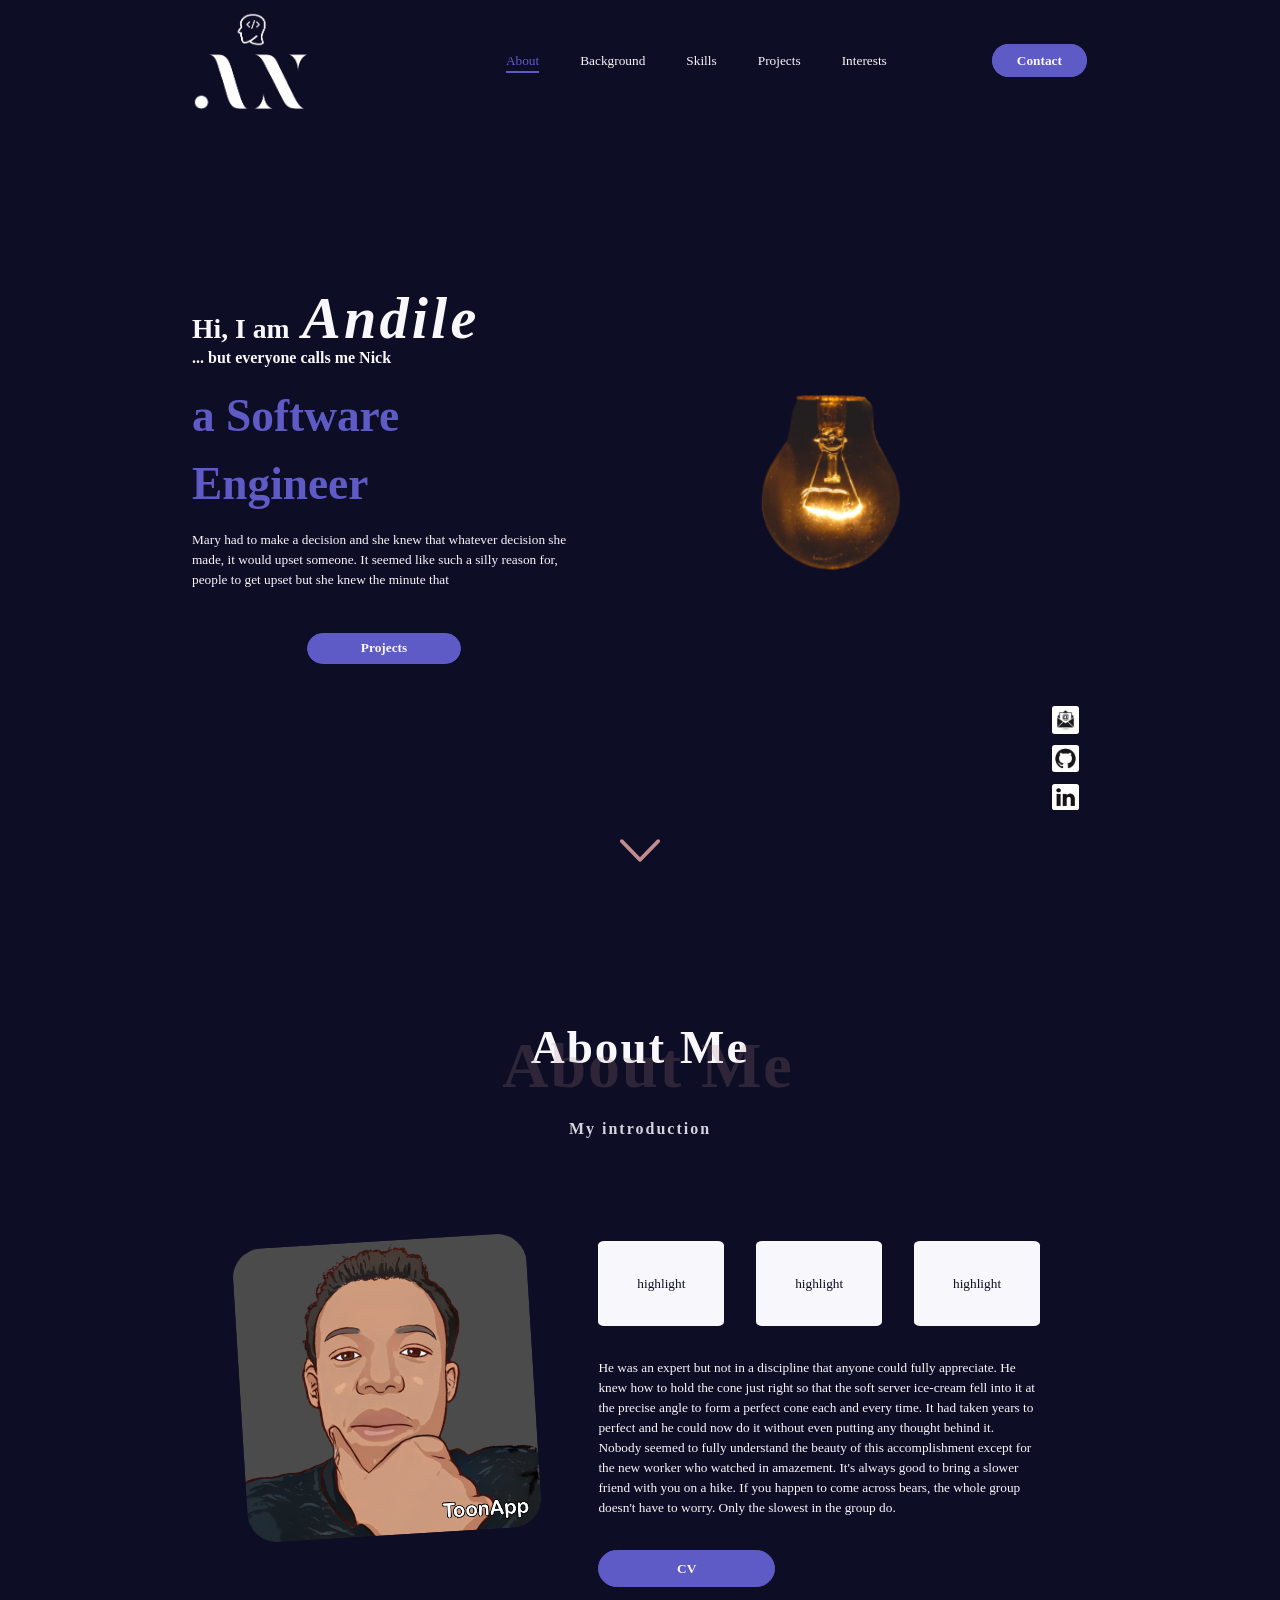
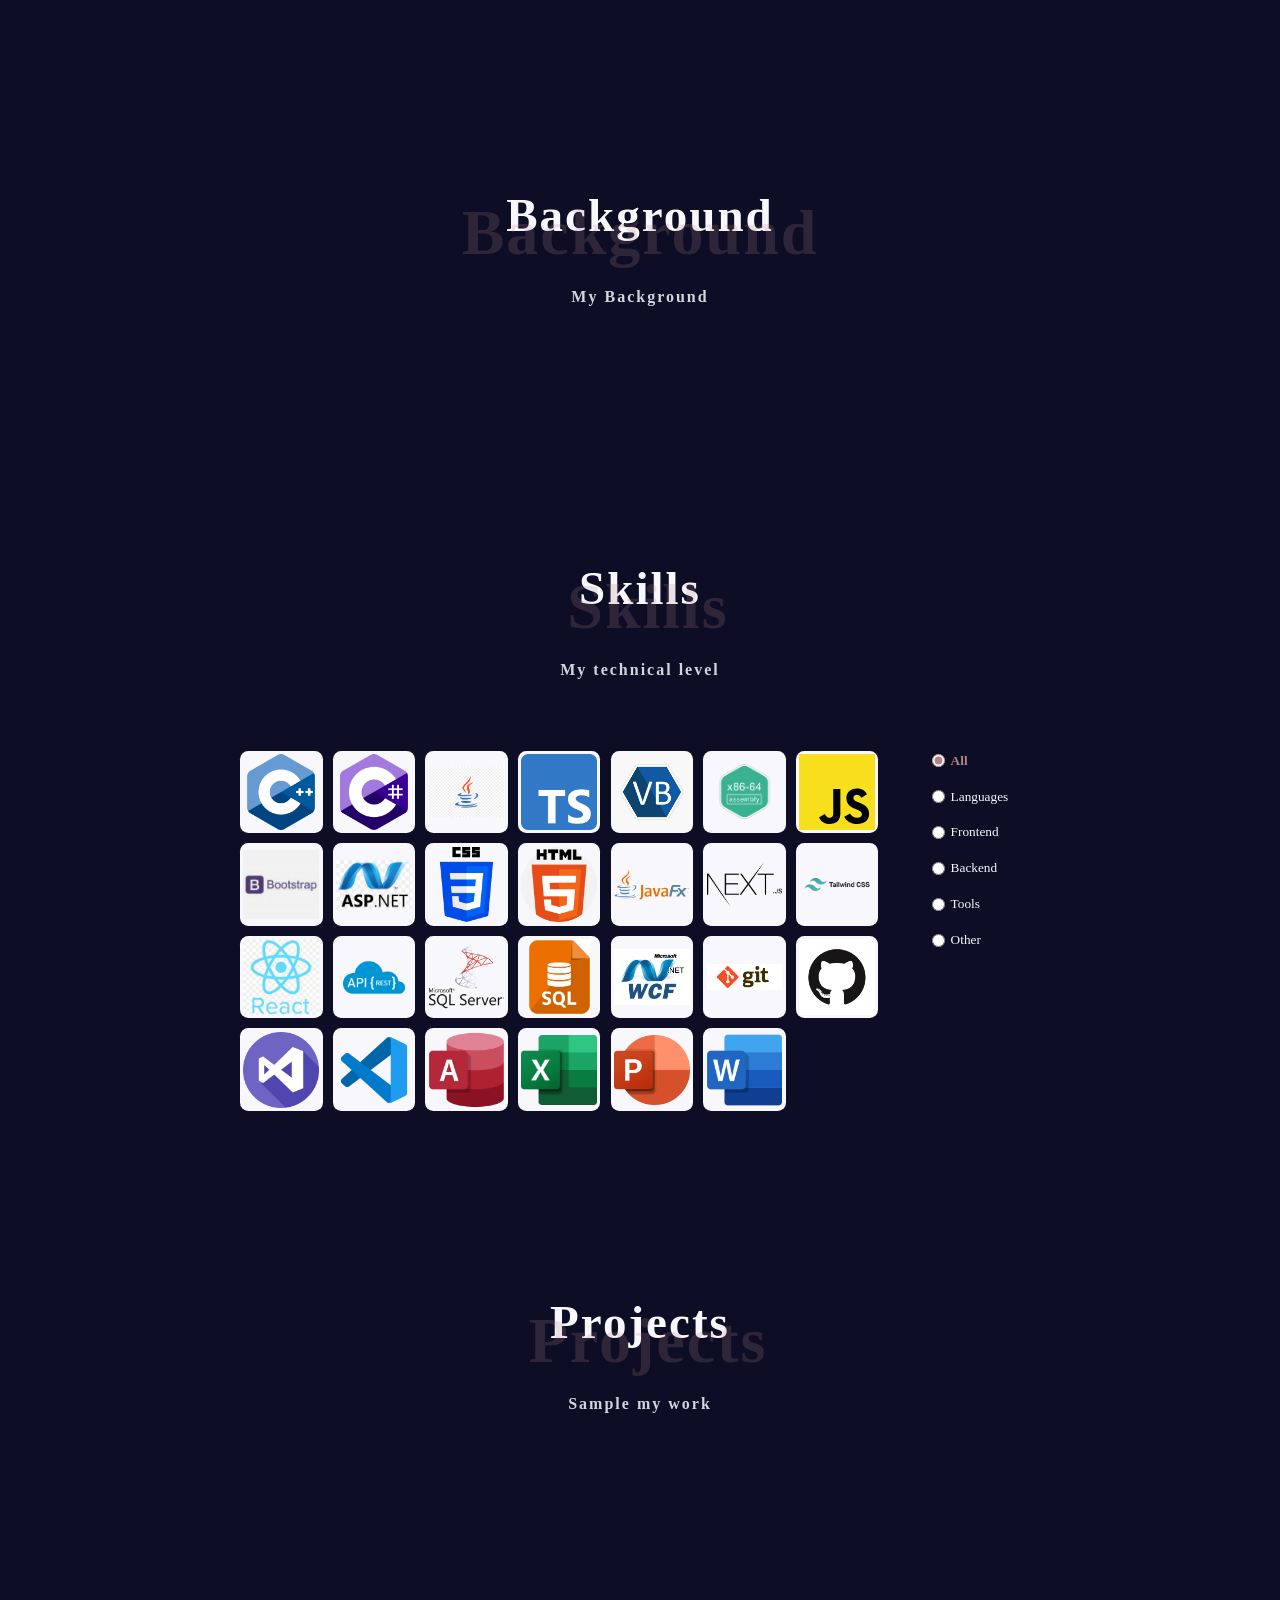
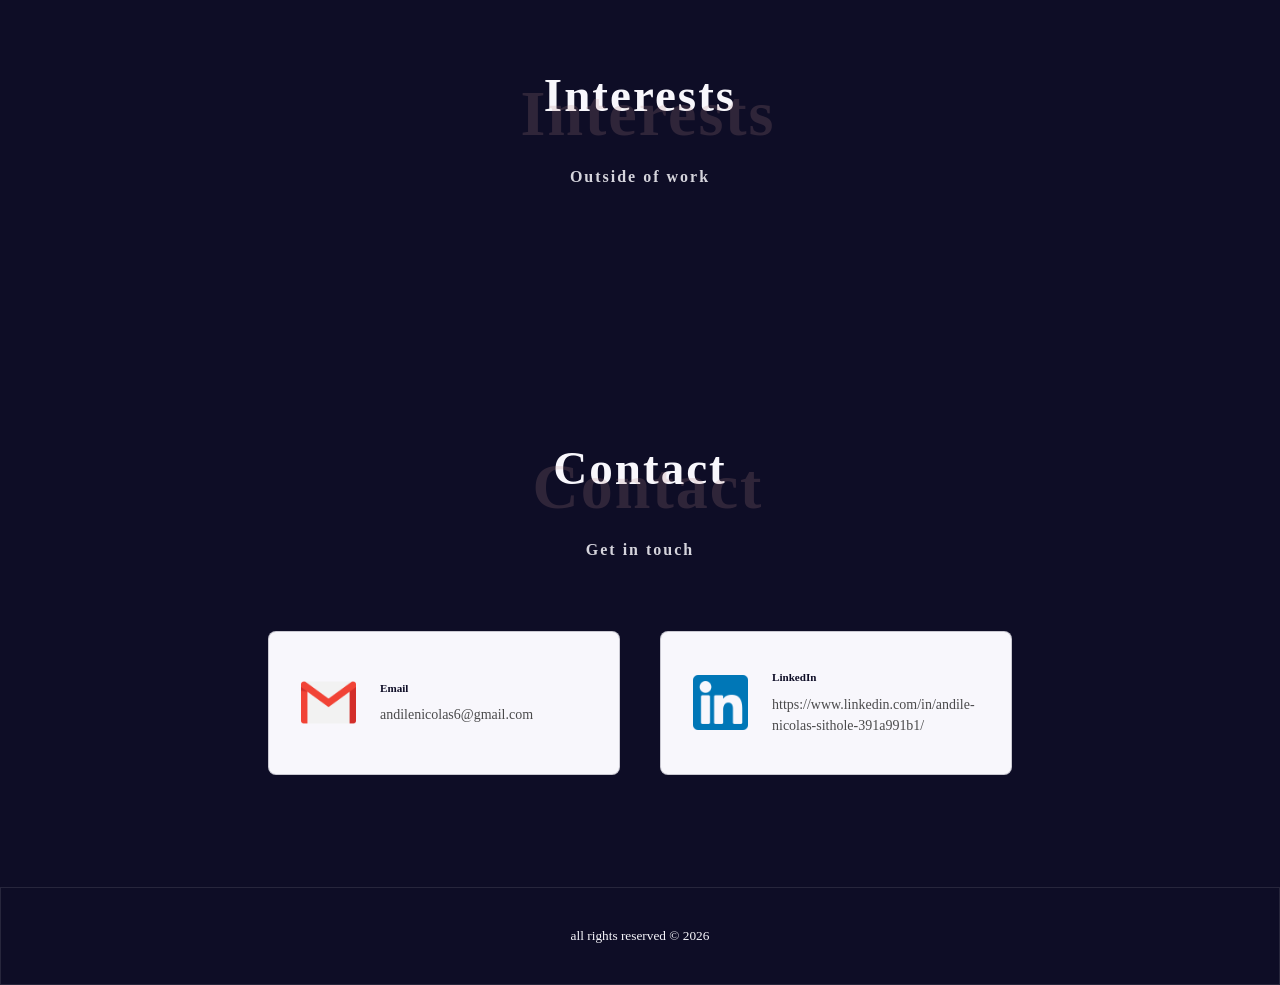
==== commit cdae3c30: "update" ====
--- a/index.html
+++ b/index.html
@@ -41,9 +41,10 @@
         <section class="hero-section">
           <div>
             <div>
-              <p>Hi I am <span>Andile</span></p>
+              <p>Hi, I am &ThinSpace;<span>Andile</span></p>
               <span>... but everyone calls me Nick</span>
             </div>
+            <span>a Software Engineer</span>
             <p>
               Mary had to make a decision and she knew that whatever decision
               she made, it would upset someone. It seemed like such a silly
@@ -97,7 +98,7 @@
               <a
                 href="https://www.linkedin.com/in/andile-nicolas-sithole-391a991b1/"
               >
-                <img src="./images/Social Icons/linkedin.png" />
+                <img src="./images/Social Icons/linkedin 3.jpg" />
               </a>
             </div>
           </div>
@@ -225,6 +226,14 @@
                 <label>X86 Assembly</label>
               </span>
 
+              <span id="skills-languages">
+                <img
+                  src="./images/Skill Icons/Language/javascript.svg"
+                  alt="javascript language"
+                />
+                <label>Java- script</label>
+              </span>
+
               <!--  -->
               <!--  -->
               <!--  -->
@@ -472,7 +481,7 @@
           <div class="contact-content">
             <span>
               <img
-                src="./images/Social Icons/email 2.png"
+                src="./images/Social Icons/email 3.png"
                 alt="email address"
               />
               <span>
@@ -507,6 +516,8 @@
           footer.innerHTML = `<p>all rights reserved &copy; ${new Date().getFullYear()}</p>`;
         </script>
       </footer>
+
+      <a class="back-to-top" href="#">Top</a>
     </section>
   </body>
 
--- a/style.css
+++ b/style.css
@@ -23,6 +23,7 @@
   color: rgba(var(--clr-secondary), 1);
   font-size: var(--text-base);
   overflow-x: hidden !important;
+  position: relative;
 }
 
 .btn {
@@ -41,6 +42,34 @@
   color: rgba(var(--clr-background), 1);
   background-color: rgba(var(--clr-secondary), 1);
   border: 1px solid rgba(var(--clr-secondary), 1);
+}
+
+/* *************************************************************** */
+/* *************************************************************** */
+/* BACK TO TOP */
+/* *************************************************************** */
+/* *************************************************************** */
+
+.back-to-top {
+  position: fixed;
+  display: none;
+  bottom: 8%;
+  right: 3%;
+  background-color: rgba(var(--clr-accent), 1);
+  padding: 0.875rem 0.325rem;
+  opacity: 1;
+}
+
+@media only screen and (min-width: 700px) {
+  .back-to-top {
+    bottom: 5%;
+    right: 15%;
+    opacity: 0.5;
+  }
+
+  .back-to-top:hover {
+    opacity: 1;
+  }
 }
 
 header {
@@ -141,18 +170,23 @@
 header > nav > ul {
   position: fixed;
   z-index: 1000;
-  inset: 0;
+  top: 0;
+  left: 0;
+  width: 100%;
+  height: 101vh;
+  padding: 100px 3% 10% 3%;
   display: none;
   place-items: center;
   list-style: none;
-  background: rgba(var(--clr-secondary), 0.1);
-  backdrop-filter: blur(3px);
+  background: rgba(0, 0, 0, 0.6);
+  backdrop-filter: blur(1000000000000000000px);
 }
 
 header > nav > ul > li > a {
   position: relative;
   text-decoration: none;
   color: rgba(var(--clr-secondary), 1);
+  font-size: var(--text-h6);
 }
 
 header > nav > ul > li > a:hover,
@@ -209,26 +243,35 @@
   width: 100%;
   display: flex;
   flex-direction: column;
-  gap: 1.125rem;
+  /* gap: 1.125rem; */
+  gap: 0.875rem;
 }
 
 .hero-section > div > div {
   /* Heading */
-  font-size: var(--text-h2);
+  font-size: var(--text-h3);
+  line-height: 1.5rem;
   font-weight: 900;
-  line-height: 3rem;
 }
 
 .hero-section > div > div > p > span {
   font-size: var(--text-h1) !important;
-  text-decoration: underline 2.5px;
+  /* text-decoration: underline 2.5px; */
   font-style: italic;
   letter-spacing: 0.2rem;
+  font-weight: 900;
 }
 
 .hero-section > div > div > span {
   /* Sub-Heading */
   font-size: var(--text-lower-base);
+}
+
+.hero-section > div > span {
+  /* Role */
+  color: rgba(var(--clr-primary), 1);
+  font-size: var(--text-h2) !important;
+  font-weight: 900;
 }
 
 .hero-section > div > p {
@@ -329,6 +372,7 @@
     justify-content: space-between;
     align-items: center;
     list-style: none;
+    padding: 0;
     height: 100px;
     width: 65%;
     background: none;
@@ -339,6 +383,7 @@
     /* position: relative;
     text-decoration: none;
     color: rgba(var(--clr-secondary), 1); */
+    font-size: var(--text-base);
   }
 
   header > nav > ul > li > a:hover,
@@ -379,37 +424,53 @@
     padding: 0;
     display: grid;
     place-items: center;
-    grid-template-columns: 1.3fr 2fr;
+    grid-template-columns: 1.5fr 2fr;
     position: relative;
   }
+
+  /*  */
 
   .hero-section > div {
     width: 100%;
     display: flex;
     flex-direction: column;
-    gap: 1.125rem;
+    gap: 0.715rem;
   }
 
   .hero-section > div > div {
     /* Heading */
-    font-size: var(--text-h1);
+    font-size: var(--text-h3);
     font-weight: 900;
-    line-height: 2.125rem;
+    /* line-height: 2.125rem; */
+    line-height: 1.575rem;
   }
 
   .hero-section > div > div > p > span {
-    font-size: var(--text-xl) !important;
+    font-size: 3.635rem !important;
+    /* text-decoration: underline 2.5px; */
+    font-style: italic;
+    /* letter-spacing: 0.2rem; */
+    font-weight: 900;
   }
 
   .hero-section > div > div > span {
     /* Sub-Heading */
-    font-size: var(--text-h5);
+    font-size: var(--text-h6);
+  }
+
+  .hero-section > div > span {
+    /* Role */
+    color: rgba(var(--clr-primary), 1);
+    font-size: 2.835rem !important;
+    font-weight: 900;
   }
 
   .hero-section > div > p {
     /* Paragraph */
     display: block;
   }
+
+  /*  */
 
   .hero-section > div > a {
     /* Button - Projects */
@@ -422,7 +483,7 @@
   }
 
   .hero-section > svg:not(:last-child) {
-    margin-left: 10rem;
+    margin-left: 3rem;
     margin-top: -3rem;
   }
 
@@ -447,9 +508,9 @@
 
 .main-content {
   width: 100%;
-  padding: 0 3%;
   margin: 5rem 0rem;
   display: grid;
+  gap: 7rem;
 }
 
 .main-content > section {
@@ -553,7 +614,7 @@
 
 .about-image > img {
   border-radius: 10%;
-  rotate: -3deg;
+  rotate: -3.5deg;
 }
 
 .about-content > div {
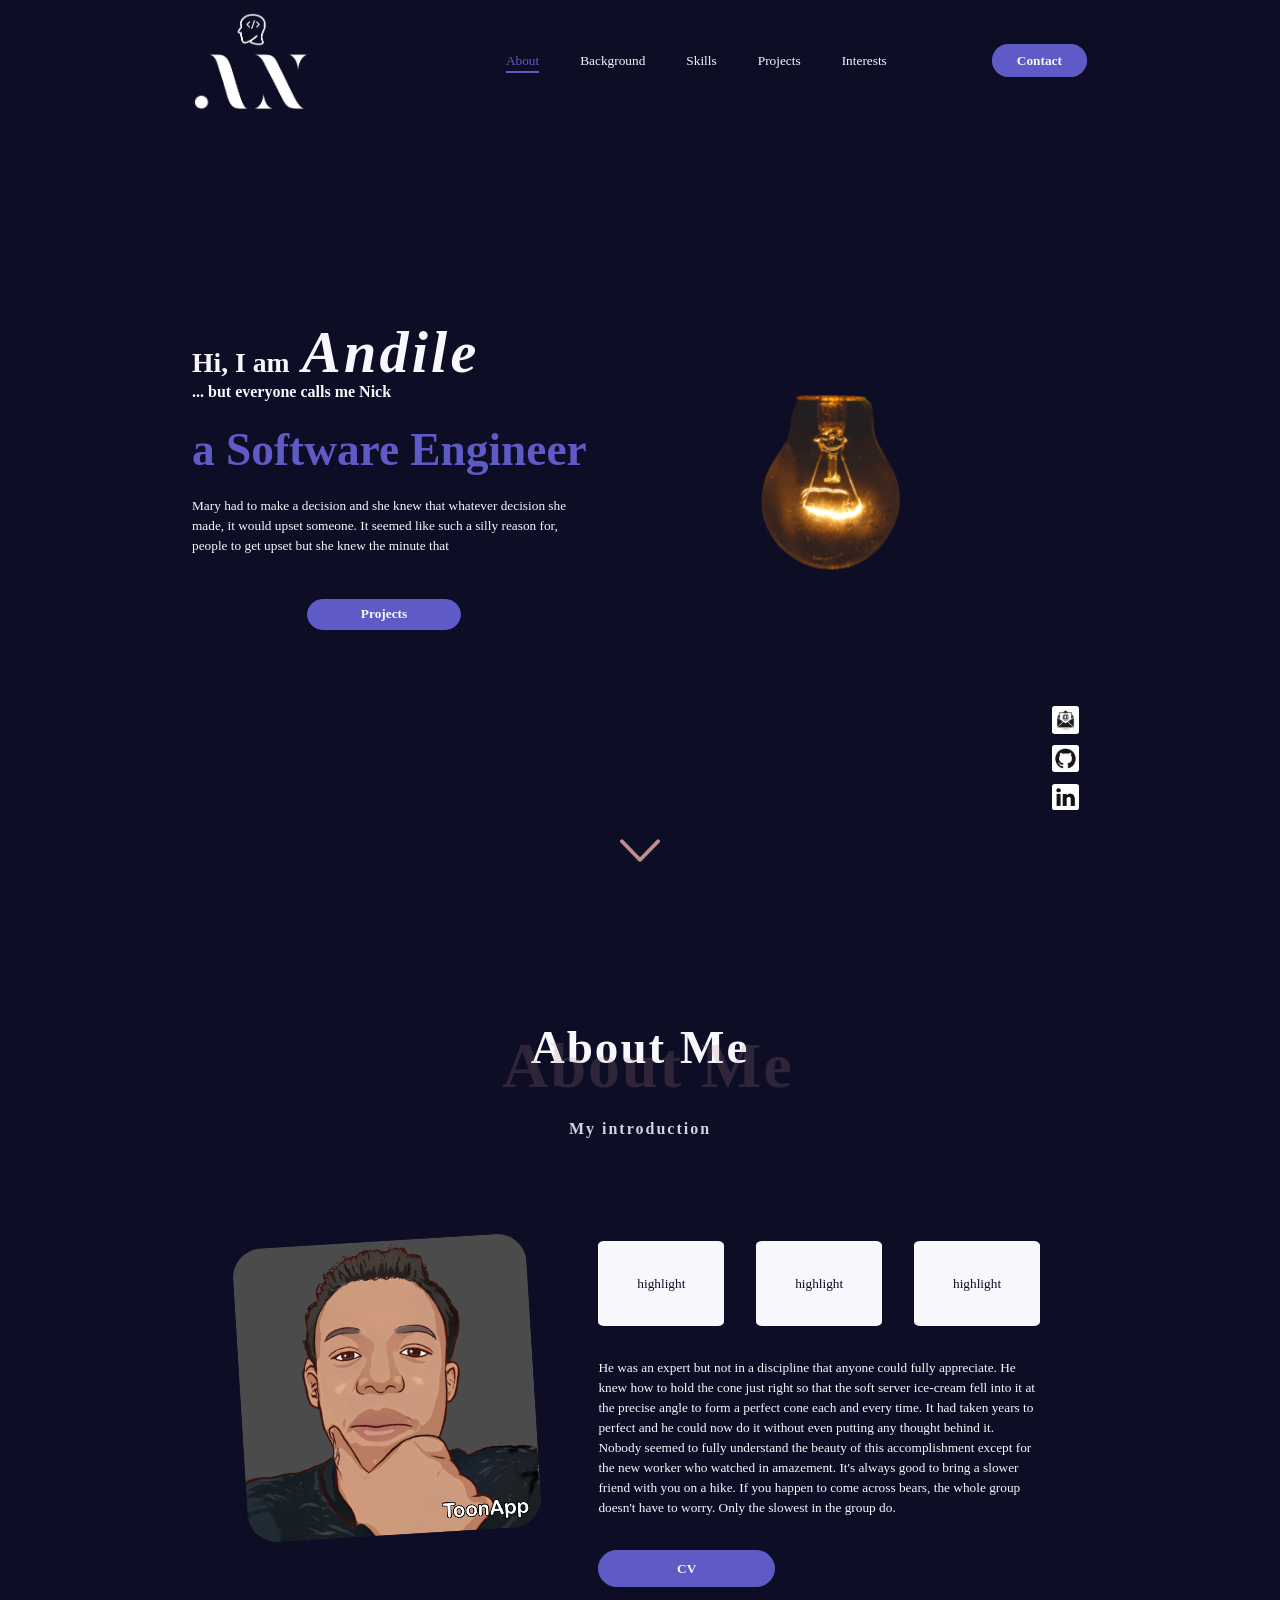
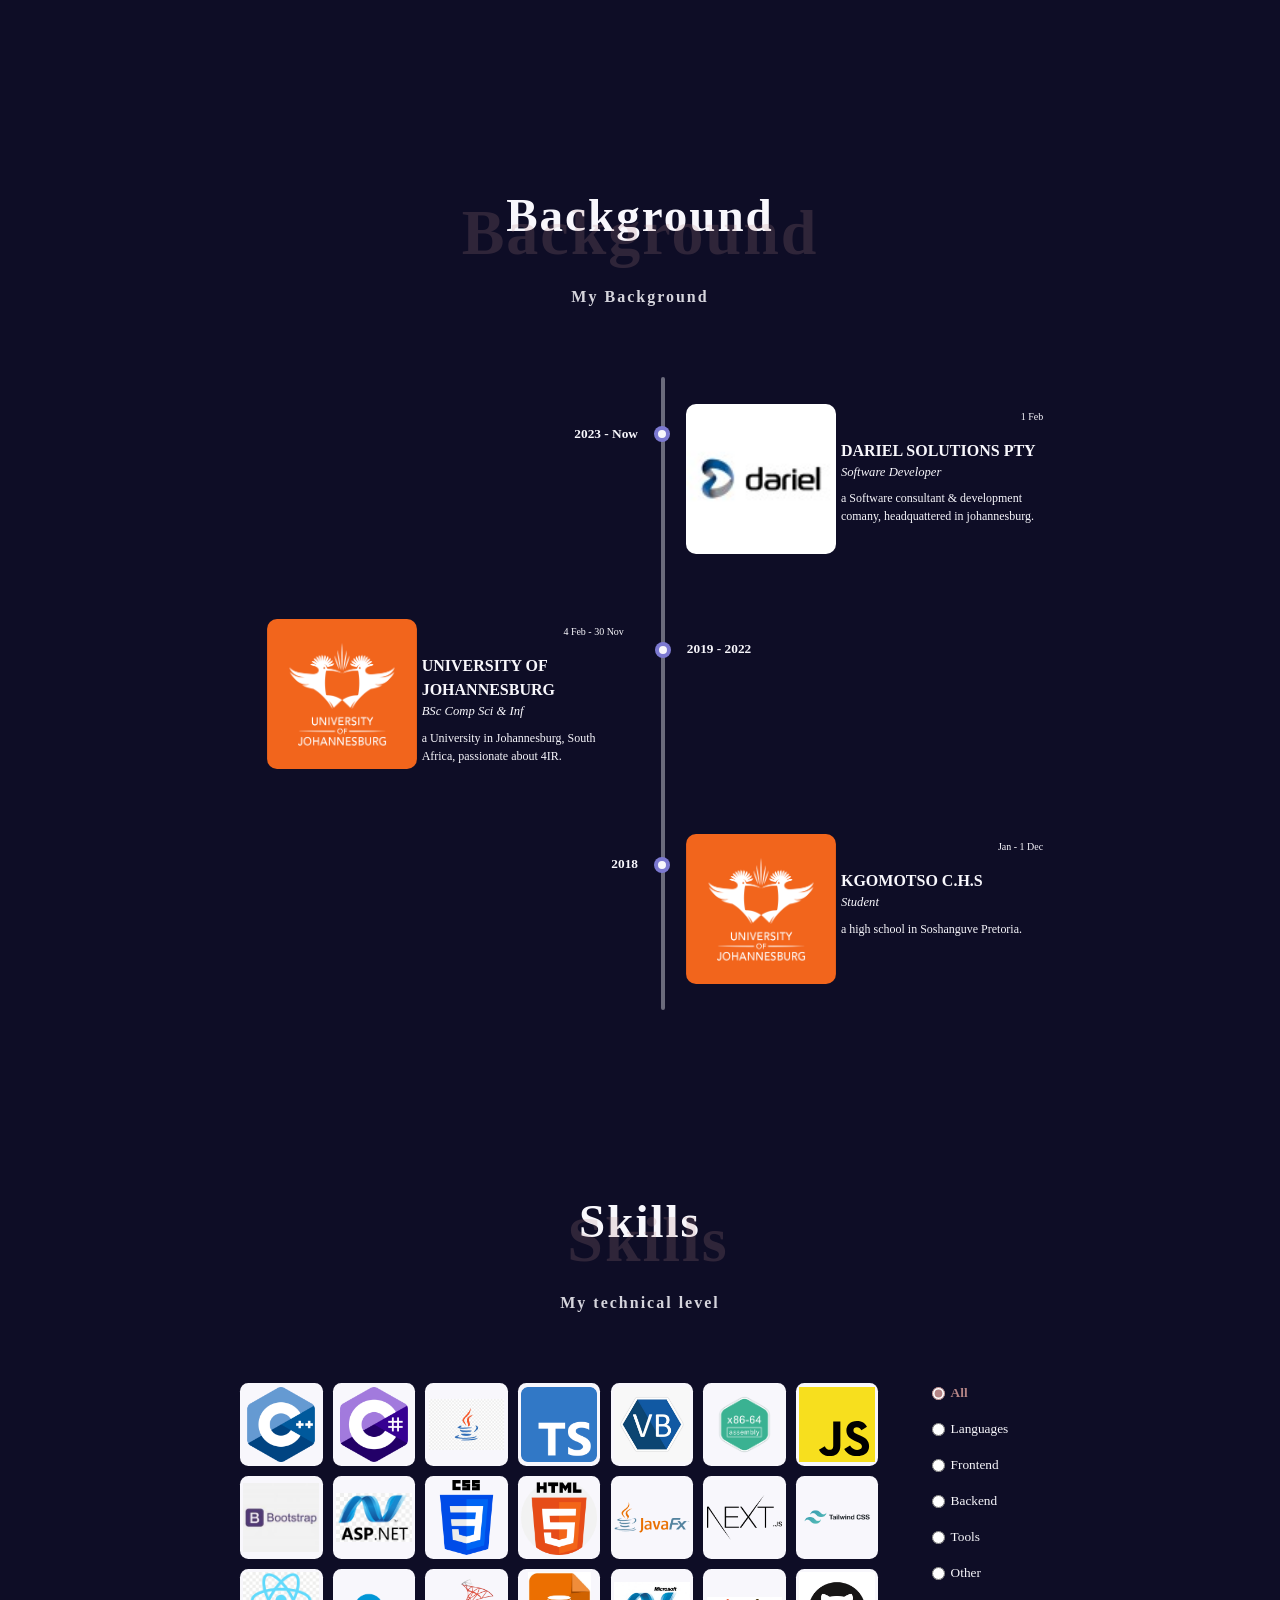
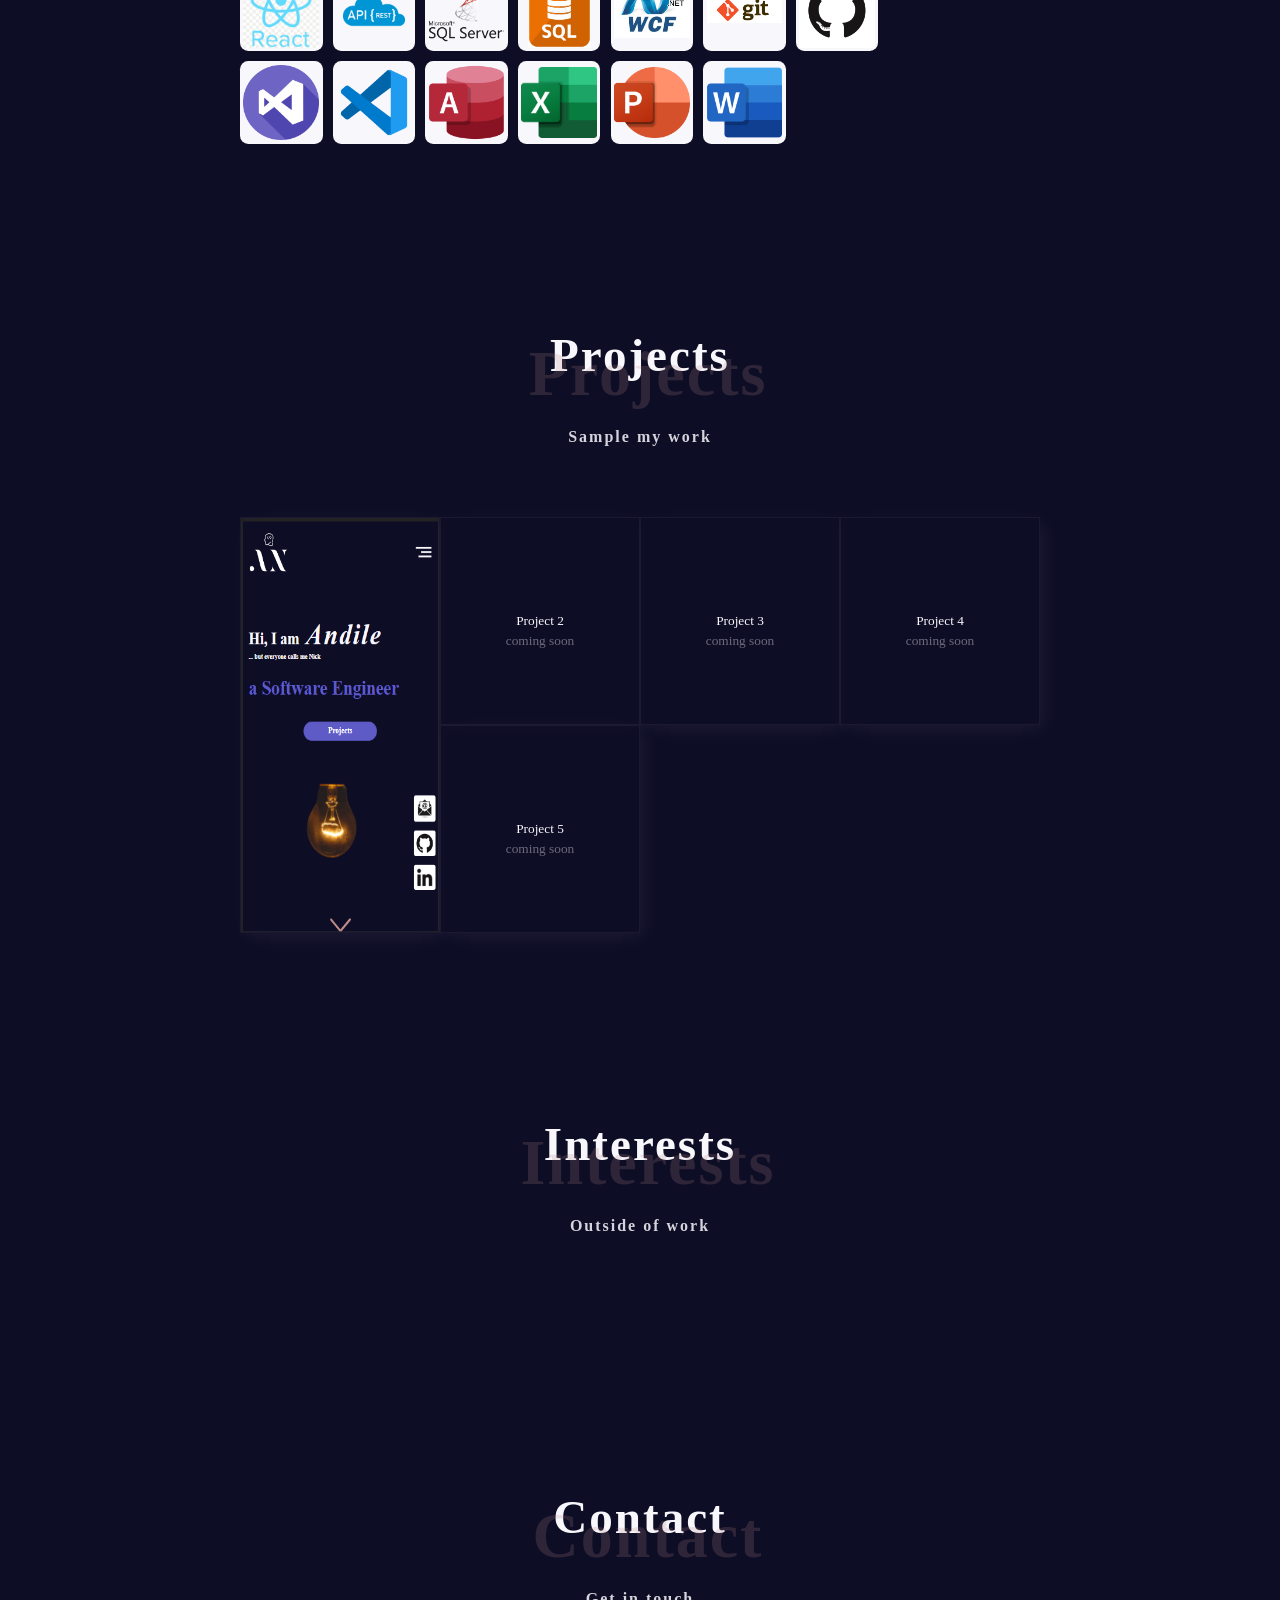
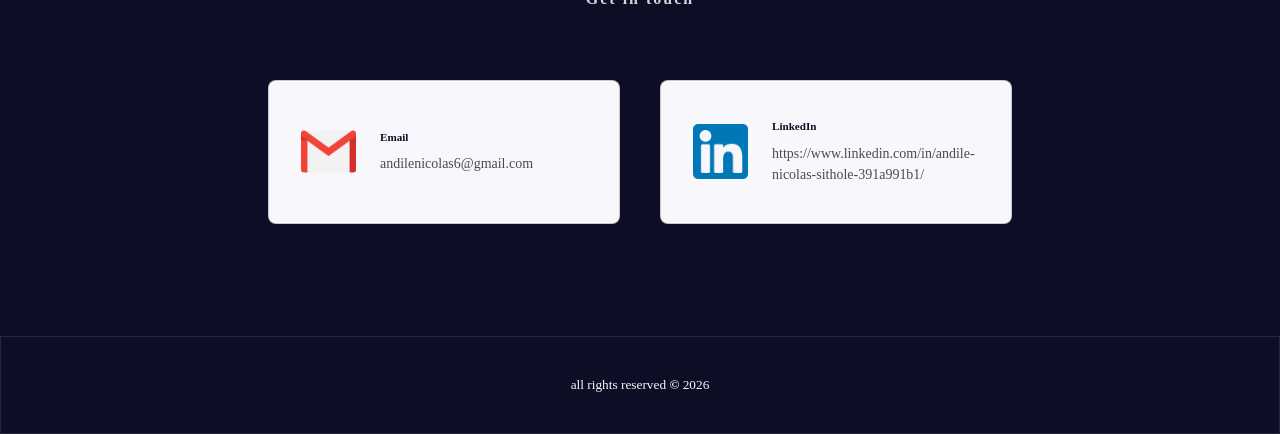
==== commit 3f371e0d: "update over december 2022" ====
--- a/index.html
+++ b/index.html
@@ -155,13 +155,79 @@
         </section>
 
         <!-- Background -->
-        <section id="Background" class="about-section">
+        <section id="Background" class="background-section">
           <div class="section-heading background-heading">
             <p>Background</p>
             <span>My Background</span>
           </div>
 
-          <div class="about-content"></div>
+          <div class="background-content">
+            <div class="background-entry">
+              <div class="background-entry-title">2023 - Now</div>
+              <div data-entry="dariel" class="background-entry-body">
+                <div class="background-entry-body-img">
+                  <img
+                    src="./images/Background Icons/dariel.jpg"
+                    alt="dariel image"
+                  />
+                </div>
+                <div class="background-entry-body-content">
+                  <span>1 Feb</span>
+                  <div>
+                    <p>
+                      <span>Dariel Solutions pty</span>
+                      <span>Software Developer</span>
+                    </p>
+                    <p>
+                      a Software consultant & development comany, headquattered
+                      in johannesburg.
+                    </p>
+                  </div>
+                </div>
+              </div>
+            </div>
+
+            <div class="background-entry">
+              <div class="background-entry-title">2019 - 2022</div>
+              <div data-entry="uj" class="background-entry-body">
+                <div class="background-entry-body-img">
+                  <img src="./images/Background Icons/uj.png" alt="uj image" />
+                </div>
+                <div class="background-entry-body-content">
+                  <span>4 Feb - 30 Nov</span>
+                  <div>
+                    <p>
+                      <span>University of Johannesburg</span>
+                      <span>BSc Comp Sci & Inf</span>
+                    </p>
+                    <p>
+                      a University in Johannesburg, South Africa, passionate
+                      about 4IR.
+                    </p>
+                  </div>
+                </div>
+              </div>
+            </div>
+
+            <div class="background-entry">
+              <div class="background-entry-title">2018</div>
+              <div data-entry="highschool" class="background-entry-body">
+                <div class="background-entry-body-img">
+                  <img src="./images/Background Icons/uj.png" alt="uj image" />
+                </div>
+                <div class="background-entry-body-content">
+                  <span>Jan - 1 Dec</span>
+                  <div>
+                    <p>
+                      <span>Kgomotso C.H.S</span>
+                      <span>Student</span>
+                    </p>
+                    <p>a high school in Soshanguve Pretoria.</p>
+                  </div>
+                </div>
+              </div>
+            </div>
+          </div>
         </section>
 
         <!-- Skills -->
@@ -243,7 +309,7 @@
                   src="./images/Skill Icons/Frontend/bootstrap 4.jpg"
                   alt="bootstrap frontend"
                 />
-                <label>Bootstrap</label>
+                <label>Boot- strap</label>
               </span>
 
               <span id="skills-frontend">
@@ -452,7 +518,38 @@
             <span>Sample my work</span>
           </div>
 
-          <div class="projects-content"></div>
+          <div class="projects-content">
+            <div class="projects-project">
+              <img
+                src="./images/Projects/web_portfolio.png"
+                alt="web_portfolio project"
+              />
+
+              <div>Project 1</div>
+            </div>
+            <div class="projects-project">
+              <p>Project 2</p>
+              <p style="position: absolute; margin-top: 40px; opacity: 0.4">
+                coming soon
+              </p>
+            </div>
+            <div class="projects-project">
+              <p>Project 3</p>
+              <coming style="position: absolute; margin-top: 40px; opacity: 0.4">coming soon</p>
+            </div>
+            <div class="projects-project">
+              <p>Project 4</p>
+              <p style="position: absolute; margin-top: 40px; opacity: 0.4">
+                coming soon
+              </p>
+            </div>
+            <div class="projects-project">
+              <p>Project 5</p>
+              <p style="position: absolute; margin-top: 40px; opacity: 0.4">
+                coming soon
+              </p>
+            </div>
+          </div>
         </section>
 
         <!-- Interests -->
@@ -513,11 +610,147 @@
       <footer class="footer-content">
         <script>
           const footer = document.querySelector(".footer-content");
-          footer.innerHTML = `<p>all rights reserved &copy; ${new Date().getFullYear()}</p>`;
+          footer.innerHTML = `<p>all rights reserved <span style="font-weight: 900;">&copy;</span> ${new Date().getFullYear()}</p>`;
         </script>
       </footer>
 
-      <a class="back-to-top" href="#">Top</a>
+      <a class="back-to-top" href="#">
+        <!-- <img
+          src="./images/arrow-thin-chevron-right-icon.svg"
+          alt="back to top"
+        /> -->
+
+        <svg xmlns="http://www.w3.org/2000/svg" width="20" viewBox="0 0 80 45">
+          <path
+            id="XMLID_225_"
+            d="M78.935,76.1a3.559,3.559,0,0,0-5.143,0L40,110.947,6.208,76.1a3.559,3.559,0,0,0-5.143,0,3.833,3.833,0,0,0,0,5.3L37.43,118.9a3.559,3.559,0,0,0,5.142,0L78.935,81.4A3.833,3.833,0,0,0,78.935,76.1Z"
+            transform="translate(0 -75)"
+            fill="rgba(248, 247, 252, 0.75)"
+          />
+        </svg>
+      </a>
+    </section>
+
+    <section class="modal-section">
+      <div class="background-modals">
+        <div data-modal="dariel" class="hide-modal">
+          <!-- Dariel Modal -->
+
+          <!-- Top -->
+          <section class="modal-top">
+            <p data-modal="dariel">company</p>
+            <span class="btn-close-modal"></span>
+          </section>
+
+          <hr data-modal="dariel" class="modal-separator" />
+
+          <!-- Body -->
+          <section data-modal="dariel" class="modal-body">
+            <div>
+              <p data-modal="dariel">Dariel Solutions pty</p>
+              <p data-modal="dariel">Software Developer</p>
+            </div>
+            <p data-modal="dariel">
+              My role at the company can be diverse at time, this is mostly when
+              i fill shoes belong to a fontend, backend, team leader & player.
+              <br />
+              <br />
+              Daily duties mostly include writing & run test cases, modules, fix
+              bugs, communicate with both the team and client representatives.
+            </p>
+          </section>
+
+          <!-- Bottom -->
+          <section class="modal-bottom">
+            <a
+              data-modal="dariel"
+              href="https://dariel.co.za"
+              target="_blank"
+              rel="noopener noreferrer"
+            >
+              Website
+            </a>
+          </section>
+        </div>
+        <div data-modal="uj" class="hide-modal">
+          <!-- UJ Modal -->
+
+          <!-- Top -->
+          <section class="modal-top">
+            <p data-modal="uj">university</p>
+            <span class="btn-close-modal"></span>
+          </section>
+
+          <hr data-modal="uj" class="modal-separator" />
+
+          <!-- Body -->
+          <section data-modal="uj" class="modal-body">
+            <div>
+              <p data-modal="uj">University Of Johannesburg</p>
+              <p data-modal="uj">BSc Comp Sci & Inf</p>
+            </div>
+            <p data-modal="uj">
+              My role at the company can be diverse at time, this is mostly when
+              i fill shoes belong to a fontend, backend, team leader & player.
+              <br />
+              <br />
+              Daily duties mostly include writing & run test cases, modules, fix
+              bugs, communicate with both the team and client representatives.
+            </p>
+          </section>
+
+          <!-- Bottom -->
+          <section class="modal-bottom">
+            <a
+              data-modal="uj"
+              href="https://uj.co.za"
+              target="_blank"
+              rel="noopener noreferrer"
+            >
+              Website
+            </a>
+          </section>
+        </div>
+        <div data-modal="highschool" class="hide-modal">
+          <!-- HighSchool Modal -->
+
+          <!-- Top -->
+          <section class="modal-top">
+            <p data-modal="highschool">school</p>
+            <span class="btn-close-modal"></span>
+          </section>
+
+          <hr data-modal="highschool" class="modal-separator" />
+
+          <!-- Body -->
+          <section class="modal-body">
+            <div>
+              <p data-modal="highschool">Kgomotso C.H.S</p>
+              <p data-modal="highschool">Student (Metric)</p>
+            </div>
+            <p data-modal="highschool">
+              My role at the company can be diverse at time, this is mostly when
+              i fill shoes belong to a fontend, backend, team leader & player.
+              <br />
+              <br />
+              Daily duties mostly include writing & run test cases, modules, fix
+              bugs, communicate with both the team and client representatives.
+            </p>
+          </section>
+
+          <!-- Bottom -->
+          <!-- <section class="modal-bottom">
+            <a
+              data-modal="highschool"
+              href="https://highschool.co.za"
+              target="_blank"
+              rel="noopener noreferrer"
+            >
+              Website
+            </a>
+          </section> -->
+        </div>
+      </div>
     </section>
   </body>
 
--- a/style.css
+++ b/style.css
@@ -26,22 +26,50 @@
   position: relative;
 }
 
+/* *************************************************************** */
+/* *************************************************************** */
+/* BUTTON */
+/* *************************************************************** */
+/* *************************************************************** */
+
 .btn {
   background-color: rgba(var(--clr-primary), 1);
+  border: 1px solid rgba(var(--clr-primary), 1);
   color: rgba(var(--clr-secondary), 1);
   text-decoration: none;
   width: 100%;
   height: 100%;
-  border: 1px solid rgba(var(--clr-primary), 1);
   border-radius: 100px;
   cursor: pointer;
   font-weight: 900;
+  position: relative;
 }
 
 .btn:hover {
   color: rgba(var(--clr-background), 1);
   background-color: rgba(var(--clr-secondary), 1);
   border: 1px solid rgba(var(--clr-secondary), 1);
+}
+
+.btn::before {
+  content: "";
+  position: absolute;
+  inset: 0;
+  transform: scaleX(0);
+  width: 100%;
+  height: 100%;
+  background: rgba(var(--clr-primary), 0.4);
+  border-radius: 100px;
+}
+
+.btn:active::before {
+  animation: ripple 180ms cubic-bezier(0.23, 1, 0.32, 1);
+}
+
+@keyframes ripple {
+  to {
+    transform: scaleX(1);
+  }
 }
 
 /* *************************************************************** */
@@ -56,14 +84,22 @@
   bottom: 8%;
   right: 3%;
   background-color: rgba(var(--clr-accent), 1);
-  padding: 0.875rem 0.325rem;
+  padding: 0.815rem 0.312rem;
+  border-radius: 2px;
   opacity: 1;
+}
+
+.back-to-top > svg {
+  width: 20px;
+  height: 18px;
+  rotate: -180deg;
+  color: rgba(var(--clr-secondary), 1);
 }
 
 @media only screen and (min-width: 700px) {
   .back-to-top {
     bottom: 5%;
-    right: 15%;
+    right: 7.5%;
     opacity: 0.5;
   }
 
@@ -72,15 +108,11 @@
   }
 }
 
-header {
-  width: 100%;
-  height: 100vh;
-  position: relative;
-}
-
-.logo {
-  width: 75px;
-}
+/* *************************************************************** */
+/* *************************************************************** */
+/* MENU */
+/* *************************************************************** */
+/* *************************************************************** */
 
 .menu-bar-container {
   height: 100%;
@@ -116,6 +148,7 @@
   width: 25px;
   rotate: 180deg;
   margin-top: 14px;
+  animation: menu-bar-close-animation 2000ms cubic-bezier(0.23, 1, 0.32, 1);
 }
 
 .menu-close {
@@ -130,6 +163,27 @@
   content: "";
   position: absolute;
   inset-inline: 0;
+  animation: menu-bar-close-animation 2000ms cubic-bezier(0.23, 1, 0.32, 1);
+}
+
+@keyframes menu-bar-close-animation {
+  from {
+    opacity: 0.3;
+    transform: translateX(-100%);
+  }
+
+  20% {
+    font-size: 140%;
+  }
+
+  50% {
+    opacity: 0.5;
+  }
+
+  to {
+    opacity: 1;
+    transform: translateX(0%);
+  }
 }
 
 .menu-bar::before,
@@ -151,6 +205,22 @@
   bottom: 0px;
   width: 30px;
   rotate: -135deg;
+}
+
+/* *************************************************************** */
+/* *************************************************************** */
+/* HEADER &  LOGO */
+/* *************************************************************** */
+/* *************************************************************** */
+
+.logo {
+  width: 75px;
+}
+
+header {
+  width: 100%;
+  height: 100vh;
+  position: relative;
 }
 
 header > nav {
@@ -178,15 +248,63 @@
   display: none;
   place-items: center;
   list-style: none;
-  background: rgba(0, 0, 0, 0.6);
-  backdrop-filter: blur(1000000000000000000px);
+  /* background: rgba(0, 0, 0, 0.8); */
+  background: linear-gradient(
+    rgba(0, 0, 0, 0.1),
+    rgba(0, 0, 0, 0.6),
+    rgba(0, 0, 0, 0.7),
+    rgba(0, 0, 0, 0.6),
+    rgba(0, 0, 0, 0.7),
+    rgba(0, 0, 0, 0.9),
+    rgba(0, 0, 0, 1)
+  );
+  backdrop-filter: blur(10px);
+  animation: menu-animation 1700ms cubic-bezier(0.23, 1, 0.32, 1);
+}
+
+@keyframes menu-animation {
+  from {
+    opacity: 0.3;
+    transform: translateX(-100%);
+  }
+
+  20% {
+    font-size: 140%;
+  }
+
+  50% {
+    opacity: 0.5;
+  }
+
+  to {
+    opacity: 1;
+    transform: translateX(0%);
+  }
 }
 
 header > nav > ul > li > a {
   position: relative;
   text-decoration: none;
   color: rgba(var(--clr-secondary), 1);
-  font-size: var(--text-h6);
+  font-size: var(--text-h5);
+  animation: menu-items-animation 2000ms cubic-bezier(0.23, 1, 0.32, 1);
+}
+
+@keyframes menu-items-animation {
+  from {
+    opacity: 0.3;
+    transform: translateX(-200%);
+  }
+
+  80% {
+    opacity: 0.8;
+    transform: translateX(-200%);
+  }
+
+  to {
+    opacity: 0.9;
+    transform: translateX(0%);
+  }
 }
 
 header > nav > ul > li > a:hover,
@@ -214,6 +332,12 @@
 header > nav > ul > li:last-child > a {
   padding: 0.5rem 1.5rem;
 }
+
+/* *************************************************************** */
+/* *************************************************************** */
+/* HERO SECTION */
+/* *************************************************************** */
+/* *************************************************************** */
 
 .hero-section {
   /* width: 100%;
@@ -260,6 +384,17 @@
   font-style: italic;
   letter-spacing: 0.2rem;
   font-weight: 900;
+  animation: my-name 10500ms cubic-bezier(0.23, 1, 0.32, 1);
+}
+
+@keyframes my-name {
+  from {
+    opacity: -0.5;
+  }
+
+  to {
+    opacity: 1;
+  }
 }
 
 .hero-section > div > div > span {
@@ -272,6 +407,21 @@
   color: rgba(var(--clr-primary), 1);
   font-size: var(--text-h2) !important;
   font-weight: 900;
+  animation: my-role 10000ms cubic-bezier(0.23, 1, 0.32, 1);
+}
+
+@keyframes my-role {
+  from {
+    opacity: 0;
+  }
+
+  30% {
+    opacity: 0;
+  }
+
+  to {
+    opacity: 1;
+  }
 }
 
 .hero-section > div > p {
@@ -384,6 +534,7 @@
     text-decoration: none;
     color: rgba(var(--clr-secondary), 1); */
     font-size: var(--text-base);
+    animation: none;
   }
 
   header > nav > ul > li > a:hover,
@@ -460,6 +611,7 @@
 
   .hero-section > div > span {
     /* Role */
+    width: 105%;
     color: rgba(var(--clr-primary), 1);
     font-size: 2.835rem !important;
     font-weight: 900;
@@ -702,6 +854,299 @@
 
 /* *************************************************************** */
 /* *************************************************************** */
+/* BACKGROUND SECTION */
+/* *************************************************************** */
+/* *************************************************************** */
+
+/* background content */
+
+.background-content {
+  width: 100%;
+  min-height: 60vh;
+  padding: 100px 50px;
+  position: relative;
+  isolation: isolate;
+  display: grid;
+  gap: 0.365rem;
+}
+
+.background-content:before {
+  content: "";
+  position: absolute;
+  top: 0px;
+  left: calc(18.5%);
+  bottom: 0px;
+  width: 4px;
+  background: rgba(var(--clr-secondary), 0.4);
+  border-radius: 8px;
+  z-index: 90;
+}
+
+/* background entry */
+
+.background-entry {
+  width: 100%;
+  position: relative;
+  padding: 1.5em 0em;
+  display: flex;
+  flex-direction: row;
+  gap: 1.325rem;
+}
+
+/* background entry tilte */
+
+.background-entry-title {
+  position: relative;
+  padding-top: 7%;
+  font-weight: bold;
+  min-width: 12.5%;
+  max-width: 12.5%;
+}
+
+.background-entry-title:before {
+  content: "";
+  position: absolute;
+  width: 16px;
+  height: 16px;
+  border: 4px solid rgba(var(--clr-primary), 0.8);
+  background-color: rgba(var(--clr-secondary), 1);
+  border-radius: 100%;
+  top: 7%;
+  right: -0.9rem;
+  z-index: 99;
+}
+
+/* background entry body */
+
+.background-entry-body {
+  cursor: pointer;
+  height: min-content;
+  padding-bottom: 15px;
+}
+
+.background-entry-body:hover {
+  border-radius: 8px;
+  box-shadow: 0.3rem 0.3rem 1rem 0 rgba(var(--clr-secondary), 0.1);
+}
+
+.background-entry-body:hover .background-entry-body-img > img {
+  border-radius: 10px 10px 0px 0px;
+}
+
+.background-entry-body-img {
+  width: 100%;
+  height: 40%;
+}
+
+.background-entry-body-img > img {
+  width: 100%;
+  height: 100%;
+  border-radius: 10px;
+  object-fit: cover;
+  object-position: center;
+}
+
+/* background entry body content */
+
+.background-entry-body-content {
+  position: relative;
+  width: 100%;
+  text-align: left;
+  margin-top: 8px;
+  padding-inline: 0.5em;
+}
+
+.background-entry-body-content > span {
+  position: absolute;
+  top: 0px;
+  right: 0.5em;
+  font-weight: lighter;
+  font-size: 75%;
+}
+
+.background-entry-body-content > div {
+  width: 100%;
+  height: 100%;
+  padding-top: 20px;
+  display: flex;
+  flex-direction: column;
+  gap: 0.55em;
+}
+
+.background-entry-body-content > div > p {
+  display: flex;
+  flex-direction: column;
+  width: 100%;
+}
+
+.background-entry-body-content > div > p > span:first-child {
+  font-weight: 900;
+  font-size: var(--text-h6);
+  text-transform: uppercase;
+}
+
+.background-entry-body-content > div > p > span:last-child {
+  font-size: 95%;
+  font-style: italic;
+}
+
+.background-entry-body-content > div > p:last-child {
+  font-weight: lighter;
+  font-size: 90%;
+}
+
+@media only screen and (min-width: 700px) {
+  .background-content {
+    width: 105%;
+    min-height: 60vh;
+    padding: 100px 50px;
+    position: relative;
+    isolation: isolate;
+    display: grid;
+    gap: 0.765rem;
+  }
+
+  .background-content:before {
+    content: "";
+    position: absolute;
+    top: 0px;
+    left: calc(49.8%);
+    bottom: 0px;
+    width: 4px;
+    background: rgba(var(--clr-secondary), 0.4);
+    border-radius: 8px;
+    z-index: 90;
+  }
+
+  .background-entry {
+    width: 100%;
+    position: relative;
+    padding: 2em;
+    display: flex;
+    flex-direction: row;
+    gap: 3rem;
+  }
+  .background-entry:nth-child(even) {
+    flex-direction: row-reverse;
+  }
+
+  .background-entry:nth-child(odd) > .background-entry-title {
+    text-align: right;
+  }
+
+  .background-entry:nth-child(even) > .background-entry-title {
+    text-align: left;
+  }
+
+  .background-entry-title {
+    position: relative;
+    padding-top: 2.5%;
+    width: 50%;
+    font-weight: bold;
+    min-width: none;
+    max-width: none;
+  }
+
+  .background-entry-title:before {
+    content: "";
+    position: absolute;
+    width: 16px;
+    height: 16px;
+    border: 4px solid rgba(var(--clr-primary), 0.8);
+    background-color: rgba(var(--clr-secondary), 1);
+    border-radius: 100%;
+    top: 15%;
+    right: -2rem;
+    z-index: 99;
+  }
+
+  .background-entry:nth-child(even) > .background-entry-title:before {
+    right: 0;
+    left: -2rem;
+  }
+
+  .background-entry-body {
+    width: 50%;
+    height: 100%;
+    padding-right: 15px;
+    padding-bottom: 0px;
+    cursor: pointer;
+  }
+
+  .background-entry-body:hover {
+    border-radius: 8px;
+    box-shadow: 0.3rem 0.3rem 1rem 0 rgba(var(--clr-secondary), 0.1);
+  }
+
+  .background-entry-body:hover .background-entry-body-img > img {
+    border-radius: 10px 0px 0px 10px;
+  }
+
+  .background-entry-body-img {
+    width: 150px;
+    height: auto;
+    float: left;
+  }
+
+  .background-entry-body-img > img {
+    width: 100%;
+    height: 100%;
+    border-radius: 10px;
+    object-fit: contain;
+    object-position: center;
+  }
+
+  .background-entry-body-content {
+    position: relative;
+    width: 100%;
+    text-align: left;
+    margin-top: 5px;
+    padding-left: 155px;
+    height: inherit;
+  }
+
+  .background-entry-body-content > span {
+    position: absolute;
+    top: 0px;
+    right: 0px;
+    font-weight: lighter;
+    font-size: 75%;
+  }
+
+  .background-entry-body-content > div {
+    width: 100%;
+    height: 100%;
+    padding-top: 30px;
+    display: flex;
+    flex-direction: column;
+    gap: 0.55em;
+  }
+
+  .background-entry-body-content > div > p {
+    display: flex;
+    flex-direction: column;
+    width: 100%;
+  }
+
+  .background-entry-body-content > div > p > span:first-child {
+    font-weight: 900;
+    font-size: var(--text-h6);
+    text-transform: uppercase;
+  }
+
+  .background-entry-body-content > div > p > span:last-child {
+    font-size: 95%;
+    font-style: italic;
+  }
+
+  .background-entry-body-content > div > p:last-child {
+    font-weight: lighter;
+    font-size: 90%;
+  }
+}
+
+/* *************************************************************** */
+/* *************************************************************** */
 /* SKILLS SECTION */
 /* *************************************************************** */
 /* *************************************************************** */
@@ -745,15 +1190,21 @@
 /* Skills List */
 
 .skills-list {
-  display: flex;
+  /* display: flex;
   flex-wrap: wrap;
   gap: 0.4rem;
-  justify-content: center;
+  justify-content: center; */
+  display: grid;
+  grid-template-columns: 1fr 1fr 1fr 1fr;
+  /* gap: 0.4rem; */
+  gap: 1.5vw;
 }
 
 .skills-list > span {
-  width: 72.5px;
-  height: 72.5px;
+  /* width: 72.5px;
+  height: 72.5px; */
+  width: 100%;
+  height: 100%;
   background-color: rgba(var(--clr-secondary), 1);
   display: flex;
   justify-content: center;
@@ -788,7 +1239,8 @@
   color: rgba(var(--clr-primary), 1);
   background-color: rgba(var(--clr-background), 0.8);
   font-weight: 700;
-  font-size: 130%;
+  /* font-size: 130%; */
+  font-size: 1.6em;
   display: flex;
   flex-wrap: wrap;
   word-wrap: break-word;
@@ -819,6 +1271,12 @@
   }
 
   .skills-list {
+    display: unset;
+    grid-template-columns: unset;
+    gap: unset;
+
+    display: flex;
+    flex-wrap: wrap;
     justify-content: start;
     gap: 0.635rem;
   }
@@ -826,6 +1284,78 @@
   .skills-list > span {
     width: 82.5px;
     height: 82.5px;
+  }
+}
+
+/* *************************************************************** */
+/* *************************************************************** */
+/* PROJECTS SECTION */
+/* *************************************************************** */
+/* *************************************************************** */
+
+.projects-content {
+  width: 100%;
+  display: grid;
+  grid-template-columns: 1fr 1fr;
+  gap: 0;
+}
+
+.projects-project:first-child {
+  grid-row: 1/3;
+  min-height: 20rem;
+  max-height: 20rem;
+}
+
+.projects-project {
+  width: 100%;
+  min-height: 10rem;
+  max-height: 10rem;
+  background-color: rgba(var(--clr-background), 0.8);
+  box-shadow: 0.3rem 0.3rem 1rem 0 rgba(var(--clr-secondary), 0.05);
+  display: grid;
+  place-items: center;
+  cursor: pointer;
+  position: relative;
+  isolation: isolate;
+  border: 1px solid rgba(var(--clr-secondary), 0.05);
+}
+
+.projects-project > img {
+  width: 100%;
+  height: 100%;
+  object-fit: fill;
+  object-position: center;
+}
+
+.projects-project > div {
+  position: absolute;
+  inset: 0;
+  background-color: rgba(var(--clr-background), 1);
+  opacity: 0;
+}
+
+.projects-project > div:hover {
+  display: grid;
+  place-items: center;
+  opacity: 1;
+  transition: all ease-in 250ms;
+}
+
+/* Large Screens */
+@media only screen and (min-width: 700px) {
+  .projects-content {
+    grid-template-columns: 1fr 1fr 1fr 1fr;
+  }
+
+  .projects-project {
+    min-height: 13rem;
+    max-height: 13rem;
+  }
+
+  .projects-project:first-child {
+    grid-row: 1/3;
+    min-height: 26rem;
+    max-height: 26rem;
   }
 }
 
@@ -920,3 +1450,179 @@
     padding: 3% 15%;
   }
 }
+
+/* *************************************************************** */
+/* *************************************************************** */
+/* MODAL */
+/* *************************************************************** */
+/* *************************************************************** */
+
+.modal-section {
+  position: fixed;
+  top: 0;
+  width: 100%;
+  height: 100%;
+  background: rgba(0, 0, 0, 0.4);
+  /* background: rgba(var(--clr-secondary), 0.4); */
+  backdrop-filter: blur(5px);
+  z-index: 999;
+  display: none;
+}
+
+.modal-section > div {
+  width: 100%;
+  height: 100%;
+  display: grid;
+  place-items: center;
+  position: relative;
+}
+
+.show-modal {
+  border-radius: 0.875rem;
+  background-color: rgba(var(--clr-secondary), 1);
+  box-shadow: 0.4rem 0.4rem 2rem 0 rgba(var(--clr-background), 0.1);
+  border: 1px solid rgba(var(--clr-background), 0.1);
+  color: rgba(var(--clr-background), 0.95);
+  padding: 2em;
+  width: 90%;
+  min-height: 50%;
+  z-index: 99999;
+  display: block;
+  animation: show-modal-animation 1700ms cubic-bezier(0.23, 1, 0.32, 1);
+}
+
+@keyframes show-modal-animation {
+  from {
+    opacity: 0.2;
+    transform: translateX(-100%);
+  }
+
+  20% {
+    /* font-size: 140%; */
+  }
+
+  50% {
+    opacity: 0.5;
+  }
+
+  to {
+    opacity: 1;
+    transform: translateX(0%);
+  }
+}
+
+.hide-modal {
+  display: none;
+}
+
+/* Modal Top */
+.modal-top {
+  width: 100%;
+  height: 1.25rem;
+  position: relative;
+  animation: modal-top-animation 3000ms cubic-bezier(0.23, 1, 0.32, 1);
+}
+
+@keyframes modal-top-animation {
+  from {
+    opacity: 0.2;
+    transform: translateX(-100%);
+  }
+
+  20% {
+    font-size: 105%;
+  }
+
+  50% {
+    opacity: 0.5;
+  }
+
+  to {
+    opacity: 1;
+    transform: translateX(0%);
+  }
+}
+
+.modal-top > p {
+  text-align: center;
+  opacity: 0.4;
+  font-size: var(--text-lower-base);
+}
+
+.btn-close-modal {
+  float: right;
+  position: relative;
+}
+
+.btn-close-modal::after,
+.btn-close-modal::before {
+  content: "";
+  position: absolute;
+  right: 0;
+  height: 2.5px;
+  width: 25px;
+  background-color: rgba(var(--clr-background), 1);
+  cursor: pointer;
+}
+
+.btn-close-modal::after {
+  top: -0.7rem;
+  rotate: 135deg;
+}
+
+.btn-close-modal::before {
+  top: -0.7rem;
+  rotate: -135deg;
+}
+
+.modal-separator {
+  margin-top: 0.8rem;
+  width: 100%;
+  margin-inline: auto;
+  height: 0.1px;
+  opacity: 0.5;
+  border-radius: 5px;
+}
+
+.modal-body {
+  /* background-color: red; */
+  padding: 1.25em 0em;
+  display: grid;
+  gap: 0.85rem;
+  animation: none;
+}
+
+.modal-body > div:first-child > p:first-child {
+  font-size: var(--text-h3);
+}
+
+.modal-body > div:first-child > p:last-child {
+  font-size: var(--text-h6);
+  font-weight: 900;
+}
+
+/* Modal Bottom */
+
+.modal-bottom {
+  width: 100%;
+}
+
+.modal-bottom > a {
+  float: right;
+  color: inherit;
+  opacity: 0.5;
+  cursor: pointer;
+  font-style: italic;
+}
+
+/* Large Screens */
+@media only screen and (min-width: 700px) {
+  .modal-section > div {
+    width: 70%;
+    margin-inline: auto;
+  }
+
+  .show-modal {
+    width: 55%;
+  }
+}
